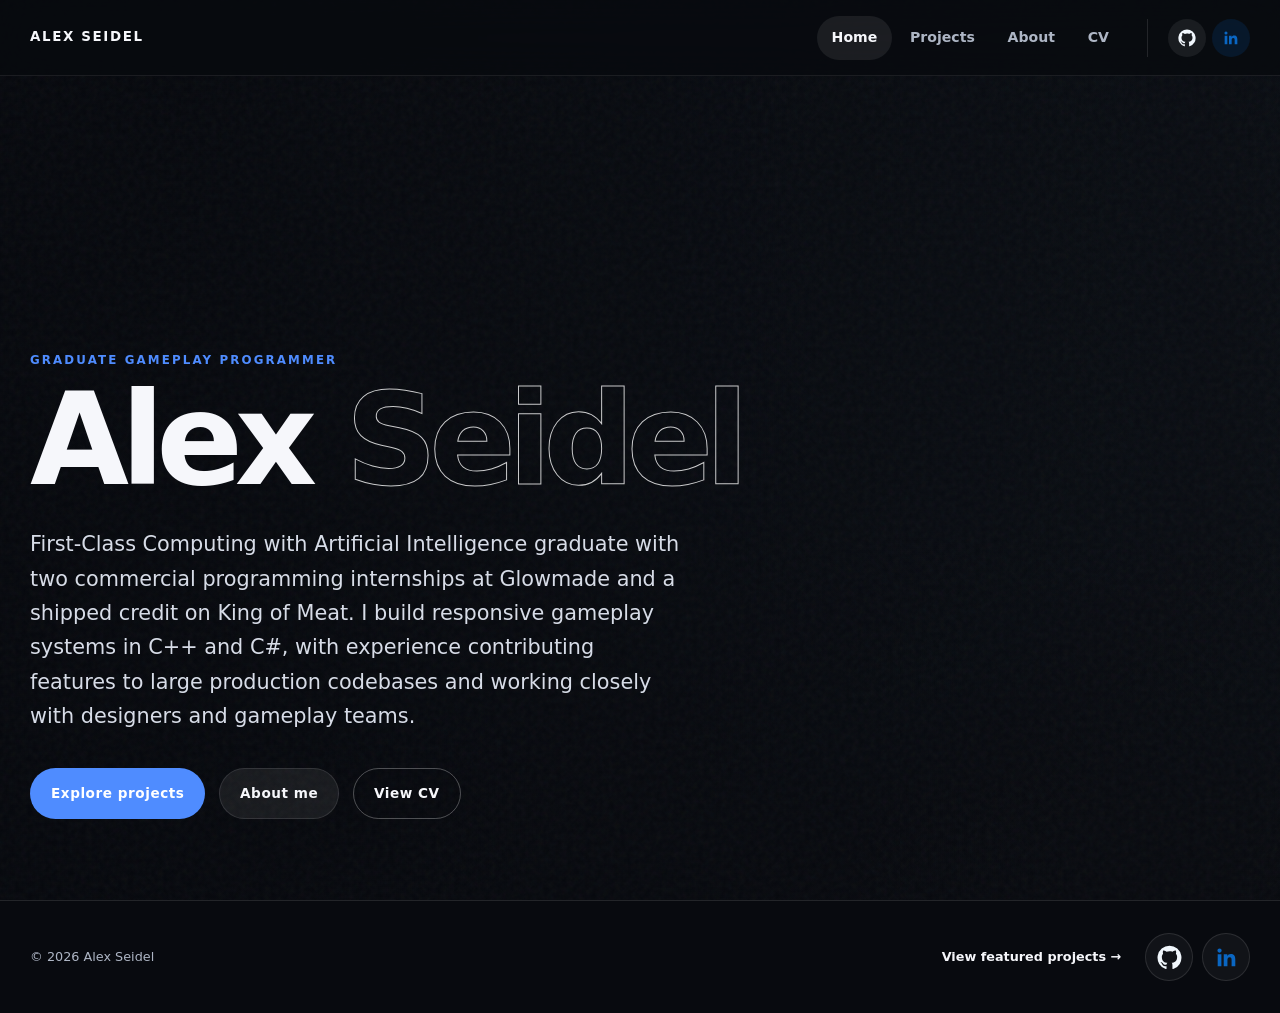
==== index.html @ 894cf25e "Add files via upload" ====
<!doctype html>
<html lang="en">
<head>
  <meta charset="utf-8">
  <meta name="viewport" content="width=device-width, initial-scale=1">
  <meta name="description" content="Game developer portfolio featuring professional games, personal games, and technical projects.">
  <title>Alex Seidel — Graduate Gameplay Programmer</title>
  <link rel="stylesheet" href="assets/css/styles.css">
</head>
<body>
  <a class="skip-link" href="#main">Skip to content</a>
  <header class="site-header">
    <div class="site-header__inner">
      <a class="brand" href="index.html" aria-label="Portfolio home">Alex Seidel</a>
      <button class="menu-button" type="button" aria-label="Toggle navigation" aria-expanded="false" data-menu-button><span></span></button>
      <nav class="site-nav" aria-label="Primary navigation" data-nav>
        <a href="index.html" aria-current="page">Home</a>
        <a href="projects.html">Projects</a>
        <a href="about.html">About</a>
        <a href="cv.html">CV</a>
        <div class="site-nav__socials" aria-label="Social links">
          <a class="social-link" data-social-link="github" href="https://github.com/your-username" target="_blank" rel="noreferrer noopener" aria-label="Alex Seidel on GitHub" title="GitHub">
            <svg viewBox="0 0 24 24" aria-hidden="true" focusable="false"><path fill="currentColor" d="M12 .7a11.5 11.5 0 0 0-3.64 22.41c.58.11.79-.25.79-.56v-2.23c-3.23.7-3.91-1.37-3.91-1.37-.53-1.34-1.29-1.7-1.29-1.7-1.05-.72.08-.71.08-.71 1.17.08 1.78 1.2 1.78 1.2 1.04 1.78 2.72 1.27 3.39.97.1-.75.41-1.27.74-1.56-2.58-.29-5.29-1.29-5.29-5.69 0-1.26.45-2.28 1.19-3.09-.12-.29-.52-1.47.11-3.05 0 0 .97-.31 3.16 1.18A10.9 10.9 0 0 1 12 6.11c.98 0 1.96.13 2.87.39 2.19-1.49 3.16-1.18 3.16-1.18.63 1.58.23 2.76.11 3.05.74.81 1.19 1.83 1.19 3.09 0 4.42-2.72 5.39-5.31 5.68.42.36.79 1.08.79 2.18v3.23c0 .31.21.67.8.56A11.5 11.5 0 0 0 12 .7Z"/></svg>
          </a>
          <a class="social-link" data-social-link="linkedin" href="https://www.linkedin.com/in/your-profile/" target="_blank" rel="noreferrer noopener" aria-label="Alex Seidel on LinkedIn" title="LinkedIn">
            <svg viewBox="0 0 24 24" aria-hidden="true" focusable="false"><path fill="currentColor" d="M20.45 20.45h-3.56v-5.57c0-1.33-.02-3.04-1.85-3.04-1.86 0-2.14 1.45-2.14 2.94v5.67H9.34V8.98h3.42v1.57h.05c.47-.9 1.64-1.85 3.37-1.85 3.6 0 4.27 2.37 4.27 5.46v6.29ZM5.32 7.41a2.06 2.06 0 1 1 0-4.12 2.06 2.06 0 0 1 0 4.12Zm1.78 13.04H3.54V8.98H7.1v11.47Z"/></svg>
          </a>
        </div>
      </nav>
    </div>
  </header>

  <main id="main">
    <section class="hero" data-parallax>
      <div class="hero__noise"></div>
      <div class="hero__content" data-reveal>
        <p class="eyebrow">Graduate Gameplay programmer</p>
        <h1>Alex <span>Seidel</span></h1>
        <p class="hero__lede">First-Class Computing with Artificial Intelligence graduate with two commercial programming internships at Glowmade and a shipped credit on King of Meat. I build responsive gameplay systems in C++ and C#, with experience contributing features to large production codebases and working closely with designers and gameplay teams.</p>
        <div class="button-row">
          <a class="button button--primary" href="projects.html">Explore projects</a>
          <a class="button button--secondary" href="about.html">About me</a>
          <a class="button button--ghost" href="cv.html">View CV</a>
        </div>
      </div>
    </section>
  </main>

  <footer class="site-footer">
    <div class="site-footer__inner">
      <span>© <span data-current-year></span> Alex Seidel</span>
      <div class="site-footer__end">
        <a class="footer-project-link" href="projects.html">View featured projects →</a>
        <div class="social-links" aria-label="Social links">
          <a class="social-link" data-social-link="github" href="https://github.com/your-username" target="_blank" rel="noreferrer noopener" aria-label="Alex Seidel on GitHub" title="GitHub">
            <svg viewBox="0 0 24 24" aria-hidden="true" focusable="false"><path fill="currentColor" d="M12 .7a11.5 11.5 0 0 0-3.64 22.41c.58.11.79-.25.79-.56v-2.23c-3.23.7-3.91-1.37-3.91-1.37-.53-1.34-1.29-1.7-1.29-1.7-1.05-.72.08-.71.08-.71 1.17.08 1.78 1.2 1.78 1.2 1.04 1.78 2.72 1.27 3.39.97.1-.75.41-1.27.74-1.56-2.58-.29-5.29-1.29-5.29-5.69 0-1.26.45-2.28 1.19-3.09-.12-.29-.52-1.47.11-3.05 0 0 .97-.31 3.16 1.18A10.9 10.9 0 0 1 12 6.11c.98 0 1.96.13 2.87.39 2.19-1.49 3.16-1.18 3.16-1.18.63 1.58.23 2.76.11 3.05.74.81 1.19 1.83 1.19 3.09 0 4.42-2.72 5.39-5.31 5.68.42.36.79 1.08.79 2.18v3.23c0 .31.21.67.8.56A11.5 11.5 0 0 0 12 .7Z"/></svg>
          </a>
          <a class="social-link" data-social-link="linkedin" href="https://www.linkedin.com/in/your-profile/" target="_blank" rel="noreferrer noopener" aria-label="Alex Seidel on LinkedIn" title="LinkedIn">
            <svg viewBox="0 0 24 24" aria-hidden="true" focusable="false"><path fill="currentColor" d="M20.45 20.45h-3.56v-5.57c0-1.33-.02-3.04-1.85-3.04-1.86 0-2.14 1.45-2.14 2.94v5.67H9.34V8.98h3.42v1.57h.05c.47-.9 1.64-1.85 3.37-1.85 3.6 0 4.27 2.37 4.27 5.46v6.29ZM5.32 7.41a2.06 2.06 0 1 1 0-4.12 2.06 2.06 0 0 1 0 4.12Zm1.78 13.04H3.54V8.98H7.1v11.47Z"/></svg>
          </a>
        </div>
      </div>
    </div>
  </footer>
  <script src="assets/js/main.js"></script>
</body>
</html>
---- assets/css/styles.css ----
:root {
  color-scheme: dark;
  --bg: #080a0f;
  --bg-raised: #0f131b;
  --bg-soft: #151b25;
  --text: #f6f7fb;
  --muted: #aeb6c5;
  --line: rgba(255,255,255,.11);
  --accent: #4f8cff;
  --accent-2: #8c7cff;
  --accent-3: #ffb86b;
  --shadow: 0 24px 70px rgba(0,0,0,.42);
  --max: 1220px;
  --radius: 24px;
  --header-height: 76px;
  --parallax-y: 0px;
}

* { box-sizing: border-box; }
html { scroll-behavior: smooth; }
body {
  margin: 0;
  min-width: 320px;
  background:
    radial-gradient(circle at 15% 0%, rgba(140,124,255,.10), transparent 34rem),
    var(--bg);
  color: var(--text);
  font-family: Inter, ui-sans-serif, system-ui, -apple-system, BlinkMacSystemFont, "Segoe UI", sans-serif;
  line-height: 1.65;
  -webkit-font-smoothing: antialiased;
}

body::selection { background: var(--accent); color: #ffffff; }
a { color: inherit; }
img { max-width: 100%; display: block; }
button, a { -webkit-tap-highlight-color: transparent; }

.skip-link {
  position: fixed;
  top: 10px;
  left: 10px;
  z-index: 1000;
  transform: translateY(-160%);
  background: var(--text);
  color: var(--bg);
  padding: .65rem 1rem;
  border-radius: 999px;
}
.skip-link:focus { transform: translateY(0); }

.site-header {
  position: fixed;
  inset: 0 0 auto;
  z-index: 100;
  height: var(--header-height);
  display: flex;
  align-items: center;
  border-bottom: 1px solid rgba(255,255,255,.08);
  background: rgba(8,10,15,.72);
  backdrop-filter: blur(18px);
}

.site-header__inner {
  width: min(calc(100% - 40px), var(--max));
  margin-inline: auto;
  display: flex;
  align-items: center;
  justify-content: space-between;
  gap: 1.5rem;
}

.brand {
  display: inline-flex;
  align-items: center;
  gap: .8rem;
  font-size: .84rem;
  font-weight: 800;
  letter-spacing: .12em;
  text-transform: uppercase;
  text-decoration: none;
}


.site-nav { display: flex; align-items: center; gap: .25rem; }
.site-nav a {
  padding: .65rem .9rem;
  color: var(--muted);
  font-size: .88rem;
  font-weight: 700;
  text-decoration: none;
  border-radius: 999px;
  transition: color .2s ease, background .2s ease;
}
.site-nav a:hover,
.site-nav a[aria-current="page"] { color: var(--text); background: rgba(255,255,255,.08); }


.site-nav__socials,
.social-links {
  display: flex;
  align-items: center;
  gap: .35rem;
}
.site-nav__socials {
  margin-left: 1.25rem;
  padding-left: 1.25rem;
  border-left: 1px solid var(--line);
}
.social-link,
.site-nav .social-link {
  width: 38px;
  height: 38px;
  padding: 0;
  display: grid;
  place-items: center;
  flex: 0 0 auto;
  color: var(--muted);
  border: 1px solid transparent;
  border-radius: 50%;
  background: transparent;
  transition: color .2s ease, background .2s ease, border-color .2s ease, transform .2s ease;
}
.social-link svg { width: 18px; height: 18px; }
.social-link[data-social-link="github"] { color: #f0f6fc; }
.social-link[data-social-link="linkedin"] { color: #0a66c2; }
.site-nav .social-link[data-social-link="github"] { background: rgba(240,246,252,.07); }
.site-nav .social-link[data-social-link="linkedin"] { background: rgba(10,102,194,.15); }
.site-nav .social-link[data-social-link="github"]:hover { background: rgba(240,246,252,.14); }
.site-nav .social-link[data-social-link="linkedin"]:hover { background: rgba(10,102,194,.28); }
.social-link:hover,
.site-nav .social-link:hover {
  color: var(--text);
  border-color: var(--line);
  background: rgba(255,255,255,.08);
  transform: translateY(-2px);
}
.social-link:focus-visible {
  outline: 2px solid var(--accent);
  outline-offset: 3px;
}

.menu-button {
  display: none;
  width: 44px;
  aspect-ratio: 1;
  border: 1px solid var(--line);
  border-radius: 12px;
  color: var(--text);
  background: var(--bg-raised);
}
.menu-button span,
.menu-button::before,
.menu-button::after {
  content: "";
  display: block;
  width: 18px;
  height: 2px;
  margin: 4px auto;
  background: currentColor;
  transition: transform .2s ease, opacity .2s ease;
}
.menu-button[aria-expanded="true"] span { opacity: 0; }
.menu-button[aria-expanded="true"]::before { transform: translateY(6px) rotate(45deg); }
.menu-button[aria-expanded="true"]::after { transform: translateY(-6px) rotate(-45deg); }

main { overflow: hidden; }

.hero {
  position: relative;
  min-height: 100svh;
  display: grid;
  align-items: end;
  isolation: isolate;
  background: #0a0e14;
}

.hero::before {
  content: "";
  position: absolute;
  inset: -90px 0 -90px;
  z-index: -3;
  background-image: url('https://images.ctfassets.net/z4mnmfs6j6sv/5gfRbwmhhKftKniTqW216l/c3e1dd0a56fa8452276734190f2e6cc0/KOM_SGF_2025_Screens_Combat_B_1080_CT-000018970.jpg');
  background-position: 72% calc(50% + var(--parallax-y));
  background-size: cover;
  background-repeat: no-repeat;
  filter: saturate(1);
}
.hero::after {
  content: "";
  position: absolute;
  inset: 0;
  z-index: -2;
  background:
    linear-gradient(90deg, rgba(5,7,12,.94) 0%, rgba(5,7,12,.64) 48%, rgba(5,7,12,.22) 100%),
    linear-gradient(0deg, var(--bg) 0%, transparent 42%),
    radial-gradient(circle at 72% 35%, transparent 0, rgba(8,10,15,.25) 50%, rgba(8,10,15,.8) 100%);
}

.hero__noise {
  position: absolute;
  inset: 0;
  z-index: -1;
  opacity: .18;
  pointer-events: none;
  background-image: url("data:image/svg+xml,%3Csvg viewBox='0 0 160 160' xmlns='http://www.w3.org/2000/svg'%3E%3Cfilter id='n'%3E%3CfeTurbulence type='fractalNoise' baseFrequency='.95' numOctaves='4' stitchTiles='stitch'/%3E%3C/filter%3E%3Crect width='100%25' height='100%25' filter='url(%23n)' opacity='.25'/%3E%3C/svg%3E");
}

.hero__content {
  width: min(calc(100% - 40px), var(--max));
  margin: 0 auto;
  padding: calc(var(--header-height) + 5rem) 0 9vh;
}

.eyebrow,
.section-kicker {
  margin: 0 0 .9rem;
  color: var(--accent);
  font-size: .74rem;
  font-weight: 900;
  letter-spacing: .18em;
  text-transform: uppercase;
}

.hero h1,
.page-hero h1,
.project-detail h1 {
  margin: 0;
  max-width: 900px;
  font-size: clamp(3.6rem, 10vw, 8.9rem);
  line-height: .86;
  letter-spacing: -.065em;
  text-wrap: balance;
}

.hero h1 span {
  color: transparent;
  -webkit-text-stroke: 1px rgba(255,255,255,.78);
}

.hero__lede {
  max-width: 650px;
  margin: 2rem 0 0;
  color: #d7dce7;
  font-size: clamp(1.05rem, 1.8vw, 1.3rem);
}

.button-row { display: flex; flex-wrap: wrap; gap: .85rem; margin-top: 2.2rem; }
.button {
  display: inline-flex;
  align-items: center;
  justify-content: center;
  min-height: 50px;
  padding: .82rem 1.25rem;
  border: 1px solid transparent;
  border-radius: 999px;
  font-size: .85rem;
  font-weight: 850;
  letter-spacing: .04em;
  text-decoration: none;
  transition: transform .2s ease, border-color .2s ease, background .2s ease;
}
.button:hover { transform: translateY(-2px); }
.button--primary { background: var(--accent); color: #ffffff; }
.button--primary:hover { background: #70a4ff; }
.button--secondary { background: rgba(255,255,255,.07); border-color: var(--line); color: var(--text); }
.button--secondary:hover { border-color: rgba(255,255,255,.32); background: rgba(255,255,255,.12); }
.button--ghost { border-color: rgba(255,255,255,.28); }

.hero__scroll {
  position: absolute;
  right: max(20px, calc((100vw - var(--max)) / 2));
  bottom: 9vh;
  color: var(--muted);
  font-size: .7rem;
  font-weight: 800;
  letter-spacing: .15em;
  text-transform: uppercase;
  writing-mode: vertical-rl;
}
.hero__scroll::after {
  content: "";
  display: inline-block;
  width: 1px;
  height: 60px;
  margin-top: .9rem;
  background: linear-gradient(var(--accent), transparent);
}

.intro-strip {
  width: min(calc(100% - 40px), var(--max));
  margin: 0 auto;
  padding: 7rem 0;
  display: grid;
  grid-template-columns: minmax(0, .8fr) minmax(0, 1.2fr);
  gap: clamp(2rem, 8vw, 8rem);
  border-bottom: 1px solid var(--line);
}
.intro-strip h2,
.section-heading h2,
.detail-grid h2,
.project-cta h2,
.about-copy h2 {
  margin: 0;
  font-size: clamp(2rem, 4.5vw, 4.4rem);
  line-height: 1.02;
  letter-spacing: -.045em;
  text-wrap: balance;
}
.intro-strip p:last-child { margin: 0; color: var(--muted); font-size: 1.08rem; }

.projects-page--themed {
  background-color: #080a0f;
  background-image:
    linear-gradient(rgba(8,10,15,.88), rgba(8,10,15,.88)),
    url("https://images.ctfassets.net/5lpapfxq15sk/2YlFc3fLD7WxkIKqhWdfcm/f9be84fcb40bd7795d654e33412e2970/KOM_SGF_2025_Screens_Combat_E_1080_CT-000018970.jpg");
  background-position: center, center center;
  background-size: auto, cover;
  background-repeat: repeat, no-repeat;
  background-attachment: scroll, fixed;
}
.projects-page--themed .page-hero,
.projects-page--themed .section-heading {
  position: relative;
  text-shadow: 0 2px 20px rgba(0,0,0,.72);
}

.page-hero {
  width: min(calc(100% - 40px), var(--max));
  margin: 0 auto;
  padding: calc(var(--header-height) + 7rem) 0 6rem;
  border-bottom: 1px solid var(--line);
}
.page-hero h1 { font-size: clamp(3.4rem, 8vw, 7.5rem); }
.page-hero > h1 + p { margin: 1.75rem 0 0; max-width: 650px; color: var(--muted); font-size: 1.12rem; }

.project-category {
  width: min(calc(100% - 40px), var(--max));
  margin: 0 auto;
  padding: 6.5rem 0 0;
}
.project-category:last-of-type { padding-bottom: 7rem; }
.section-heading {
  display: grid;
  grid-template-columns: minmax(0, 1fr) minmax(280px, .65fr);
  gap: 3rem;
  align-items: end;
  margin-bottom: 2.7rem;
}
.section-heading p:last-child { margin: 0; color: var(--muted); }
.project-list { display: grid; gap: 1px; background: var(--line); border: 1px solid var(--line); border-radius: var(--radius); overflow: hidden; }

.project-row {
  min-height: 430px;
  display: grid;
  grid-template-columns: minmax(0, 1.08fr) minmax(0, .92fr);
  background: var(--bg-raised);
}
.project-row--reverse { grid-template-columns: minmax(0, .92fr) minmax(0, 1.08fr); }
.project-row--reverse .project-row__media { order: 2; }
.project-row__media {
  position: relative;
  min-height: 360px;
  overflow: hidden;
  background: var(--bg-soft);
}
.project-row__media::after {
  content: "";
  position: absolute;
  inset: 0;
  background: linear-gradient(135deg, transparent, rgba(0,0,0,.38));
}
.project-row__media img { width: 100%; height: 100%; object-fit: cover; transition: transform .65s cubic-bezier(.2,.8,.2,1), filter .4s ease; }
.project-row__media:hover img { transform: scale(1.045); filter: saturate(1.18); }
.project-row__media-label {
  position: absolute;
  z-index: 2;
  right: 1.4rem;
  bottom: 1.4rem;
  padding: .55rem .85rem;
  border: 1px solid rgba(255,255,255,.22);
  border-radius: 999px;
  background: rgba(8,10,15,.68);
  backdrop-filter: blur(10px);
  font-size: .72rem;
  font-weight: 800;
  letter-spacing: .08em;
  text-transform: uppercase;
}
.project-row__content { display: flex; flex-direction: column; justify-content: center; padding: clamp(2rem, 5vw, 5rem); }
.project-row__content h3 { margin: 0; font-size: clamp(2rem, 4vw, 3.8rem); line-height: 1; letter-spacing: -.045em; }
.project-row__content > p:not(.eyebrow) { margin: 1.4rem 0; color: var(--muted); }
.tag-list { display: flex; flex-wrap: wrap; gap: .5rem; margin-bottom: 2rem; }
.tag-list span { padding: .38rem .65rem; border: 1px solid var(--line); border-radius: 999px; color: #c9cfdb; font-size: .72rem; font-weight: 750; }
.text-link { align-self: flex-start; color: var(--text); font-weight: 850; text-decoration: none; border-bottom: 1px solid var(--accent); }
.text-link:hover { color: var(--accent); }

.about-layout {
  width: min(calc(100% - 40px), var(--max));
  margin: 0 auto;
  padding: calc(var(--header-height) + 7rem) 0 7rem;
  display: grid;
  grid-template-columns: minmax(300px, .82fr) minmax(0, 1.18fr);
  gap: clamp(3rem, 9vw, 9rem);
  align-items: center;
}
.about-portrait { position: relative; }
.about-portrait::before {
  content: "";
  position: absolute;
  inset: 8% -7% -7% 8%;
  z-index: -1;
  border: 1px solid rgba(79,140,255,.38);
  border-radius: var(--radius);
}
.about-portrait img { width: 100%; aspect-ratio: 528 / 676; object-fit: cover; border-radius: var(--radius); box-shadow: var(--shadow); }
.about-copy > p:not(.section-kicker) { color: var(--muted); font-size: 1.06rem; }
.about-facts { display: grid; grid-template-columns: repeat(2, 1fr); gap: 1px; margin: 2.4rem 0; background: var(--line); border: 1px solid var(--line); border-radius: 18px; overflow: hidden; }
.about-facts div { padding: 1.2rem; background: var(--bg-raised); }
.about-facts span { display: block; color: var(--muted); font-size: .72rem; font-weight: 750; letter-spacing: .1em; text-transform: uppercase; }
.about-facts strong { display: block; margin-top: .25rem; font-size: .95rem; }

.project-detail { padding-top: var(--header-height); }
.project-detail--themed {
  background:
    linear-gradient(rgba(8,10,15,var(--project-page-overlay, .84)), rgba(8,10,15,var(--project-page-overlay, .84))),
    var(--project-page-background) var(--project-page-background-position, center top) / var(--project-page-background-size, cover) var(--project-page-background-repeat, no-repeat);
  background-attachment: scroll, var(--project-page-background-attachment, fixed);
}
.project-detail--themed .project-detail__header,
.project-detail--themed .section-shell {
  position: relative;
}
.project-detail--themed .project-detail__intro,
.project-detail--themed .prose,
.project-detail--themed .contribution-list,
.project-detail--themed .project-trailer__heading,
.project-detail--themed .project-cta > div:first-child {
  text-shadow: 0 2px 20px rgba(0,0,0,.7);
}
.project-detail__header { width: min(calc(100% - 40px), var(--max)); margin: 0 auto; padding: 6rem 0; display: grid; grid-template-columns: minmax(0,.85fr) minmax(0,1.15fr); gap: 5rem; align-items: center; }
.project-detail h1 { font-size: clamp(3.4rem, 7vw, 7rem); }
.project-detail__lede { max-width: 600px; color: var(--muted); font-size: 1.15rem; }
.project-detail__hero { width: 100%; aspect-ratio: 1.15; object-fit: cover; border-radius: var(--radius); box-shadow: var(--shadow); }
.project-detail__hero--contain { object-fit: contain; background: rgba(255,255,255,.06); }
.back-link { display: inline-block; margin-bottom: 3.5rem; color: var(--muted); font-weight: 750; text-decoration: none; }
.back-link:hover { color: var(--accent); }
.project-detail__meta { display: grid; gap: 1rem; margin-top: 2.5rem; padding-top: 1.6rem; border-top: 1px solid var(--line); }
.project-detail__meta div { display: grid; grid-template-columns: 120px 1fr; gap: 1rem; }
.project-detail__meta span { color: var(--muted); font-size: .75rem; font-weight: 800; letter-spacing: .1em; text-transform: uppercase; }
.project-detail__meta strong { font-size: .92rem; }
.section-shell { width: min(calc(100% - 40px), var(--max)); margin: 0 auto; padding: 6rem 0; }
.section-shell--bordered { border-top: 1px solid var(--line); border-bottom: 1px solid var(--line); }
.detail-grid { display: grid; grid-template-columns: minmax(0,.72fr) minmax(0,1.28fr); gap: clamp(3rem, 9vw, 9rem); }
.prose { color: var(--muted); font-size: 1.08rem; }
.prose p:first-child { margin-top: 0; color: var(--text); font-size: 1.28rem; }
.contribution-list { margin: 0; padding: 0; list-style: none; counter-reset: contribution; }
.contribution-list li { position: relative; padding: 1.2rem 0 1.2rem 4.3rem; border-bottom: 1px solid var(--line); color: #d7dce7; counter-increment: contribution; }
.contribution-list li::before { content: "0" counter(contribution); position: absolute; left: 0; color: var(--accent); font-size: .78rem; font-weight: 900; letter-spacing: .1em; }
.project-cta { display: flex; align-items: end; justify-content: space-between; gap: 3rem; }

.site-footer { border-top: 1px solid var(--line); }
.site-footer__inner { width: min(calc(100% - 40px), var(--max)); margin: 0 auto; padding: 2rem 0; display: flex; align-items: center; justify-content: space-between; gap: 2rem; color: var(--muted); font-size: .8rem; }
.site-footer a { text-decoration: none; }
.site-footer a:hover { color: var(--text); }
.site-footer__end { display: flex; align-items: center; gap: 1.5rem; }
.footer-project-link { font-weight: 800; color: var(--text); }
.footer-project-link:hover { color: var(--accent); }
.site-footer .social-links { gap: .55rem; }
.site-footer .social-link { width: 48px; height: 48px; border-color: var(--line); background: rgba(255,255,255,.04); }
.site-footer .social-link svg { width: 25px; height: 25px; }
.site-footer .social-link[data-social-link="github"]:hover { background: rgba(240,246,252,.13); }
.site-footer .social-link[data-social-link="linkedin"]:hover { background: rgba(10,102,194,.25); }

[data-reveal] { opacity: 0; transform: translateY(22px); transition: opacity .7s ease, transform .7s cubic-bezier(.2,.8,.2,1); }
[data-reveal].is-visible { opacity: 1; transform: none; }

@media (max-width: 820px) {
  :root { --header-height: 68px; }
  .projects-page--themed { background-attachment: scroll; }
  .project-detail--themed { background-attachment: scroll; }
  .menu-button { display: block; }
  .site-nav {
    position: fixed;
    top: calc(var(--header-height) + 8px);
    left: 20px;
    right: 20px;
    display: grid;
    padding: .65rem;
    border: 1px solid var(--line);
    border-radius: 16px;
    background: rgba(15,19,27,.96);
    box-shadow: var(--shadow);
    transform: translateY(-12px);
    opacity: 0;
    pointer-events: none;
    transition: .2s ease;
  }
  .site-nav.is-open { transform: none; opacity: 1; pointer-events: auto; }
  .site-nav a { padding: .9rem 1rem; }
  .site-nav__socials { margin: .35rem 0 0; padding: .65rem .35rem .15rem; border-top: 1px solid var(--line); border-left: 0; }
  .site-nav .social-link { width: 42px; height: 42px; padding: 0; }
  .hero__scroll { display: none; }
  .hero::after { background: linear-gradient(90deg, rgba(5,7,12,.94), rgba(5,7,12,.52)), linear-gradient(0deg, var(--bg), transparent 50%); }
  .intro-strip,
  .section-heading,
  .about-layout,
  .project-detail__header,
  .detail-grid { grid-template-columns: 1fr; }
  .intro-strip { gap: 2rem; }
  .section-heading { gap: 1rem; }
  .project-row,
  .project-row--reverse { grid-template-columns: 1fr; }
  .project-row--reverse .project-row__media { order: 0; }
  .project-row__content { min-height: 350px; }
  .about-layout { padding-top: calc(var(--header-height) + 4rem); }
  .about-portrait { max-width: 560px; }
  .project-detail__header { gap: 3rem; }
  .project-detail__intro { order: 2; }
  .project-detail__hero { order: 1; }
  .back-link { margin-bottom: 2rem; }
  .project-cta { align-items: flex-start; flex-direction: column; }
}

@media (max-width: 520px) {
  .site-header__inner,
  .hero__content,
  .intro-strip,
  .page-hero,
  .project-category,
  .about-layout,
  .project-detail__header,
  .section-shell,
  .site-footer__inner { width: min(calc(100% - 28px), var(--max)); }
  .brand { font-size: .72rem; }
  .hero__content { padding-bottom: 4.5rem; }
  .hero h1 { font-size: clamp(3.3rem, 18vw, 5rem); }
  .button-row { display: grid; }
  .button { width: 100%; }
  .page-hero { padding-top: calc(var(--header-height) + 4.5rem); }
  .project-category { padding-top: 4.5rem; }
  .project-row__media { min-height: 250px; }
  .project-row__content { min-height: 0; padding: 2rem 1.4rem 2.4rem; }
  .about-facts { grid-template-columns: 1fr; }
  .project-detail__header { padding: 3rem 0 4rem; }
  .project-detail__meta div { grid-template-columns: 1fr; gap: .25rem; }
  .section-shell { padding: 4rem 0; }
  .site-footer__inner { align-items: flex-start; flex-direction: column; gap: .75rem; }
  .site-footer__end { width: 100%; justify-content: space-between; flex-wrap: wrap; }
}

@media (prefers-reduced-motion: reduce) {
  html { scroll-behavior: auto; }
  *, *::before, *::after { animation-duration: .01ms !important; animation-iteration-count: 1 !important; transition-duration: .01ms !important; }
  [data-reveal] { opacity: 1; transform: none; }
}

/* About-page viewport fit and qualifications */
.about-layout {
  min-height: 100svh;
  padding-top: calc(var(--header-height) + 2.25rem);
  padding-bottom: 2.75rem;
  gap: clamp(2.25rem, 6vw, 6rem);
}
.about-portrait {
  justify-self: center;
  width: 100%;
  max-width: 440px;
}
.about-copy > p:not(.section-kicker) { margin-block: .75rem; }
.about-facts { margin: 1.65rem 0; }
.about-facts strong { line-height: 1.45; }

/* Featured-project category shortcuts */
.project-jump-nav {
  display: flex;
  flex-wrap: wrap;
  gap: .75rem;
  margin-top: 2rem;
}
.project-jump-nav .button { min-height: 46px; }
.project-category { scroll-margin-top: calc(var(--header-height) + 1.5rem); }
.project-row__button { align-self: flex-start; min-height: 46px; }

@media (max-width: 820px) {
  .about-layout {
    min-height: auto;
    padding-top: calc(var(--header-height) + 2.5rem);
    padding-bottom: 4rem;
  }
  .about-portrait { max-width: 440px; }
}

@media (max-width: 520px) {
  .project-jump-nav { display: grid; }
  .project-jump-nav .button { width: 100%; }
  .about-layout { padding-top: calc(var(--header-height) + 2rem); }
}


/* About-page image gallery */
.about-gallery { padding-top: 5rem; padding-bottom: 6rem; }
.about-gallery__grid {
  display: grid;
  grid-template-columns: minmax(0, 1.25fr) minmax(260px, .75fr);
  grid-template-rows: repeat(2, minmax(230px, 1fr));
  gap: 1rem;
}
.about-gallery__item {
  position: relative;
  min-height: 230px;
  overflow: hidden;
  border: 1px solid var(--line);
  border-radius: var(--radius);
  background: var(--bg-raised);
  color: var(--text);
  text-decoration: none;
}
.about-gallery__item--feature { grid-row: 1 / span 2; min-height: 476px; }
.about-gallery__item::after {
  content: "";
  position: absolute;
  inset: 0;
  background: linear-gradient(0deg, rgba(5,7,12,.9), transparent 56%);
  pointer-events: none;
}
.about-gallery__item img { width: 100%; height: 100%; object-fit: cover; transition: transform .55s cubic-bezier(.2,.8,.2,1), filter .35s ease; }
.about-gallery__item:hover img { transform: scale(1.035); filter: saturate(1.12); }
.about-gallery__caption { position: absolute; z-index: 2; left: 1.4rem; right: 1.4rem; bottom: 1.3rem; }
.about-gallery__caption small { display: block; margin-bottom: .25rem; color: var(--accent); font-size: .68rem; font-weight: 850; letter-spacing: .12em; text-transform: uppercase; }
.about-gallery__caption strong { display: block; font-size: clamp(1.2rem, 2vw, 1.75rem); }

/* CV preview page */
.cv-page { width: min(calc(100% - 40px), var(--max)); margin: 0 auto; padding: calc(var(--header-height) + 3.5rem) 0 6rem; }
.cv-page__header { display: flex; align-items: end; justify-content: space-between; gap: 3rem; margin-bottom: 2.2rem; }
.cv-page__header h1 { margin: 0; font-size: clamp(3rem, 7vw, 6.5rem); line-height: .92; letter-spacing: -.055em; }
.cv-page__header p:last-child { max-width: 580px; margin-bottom: 0; color: var(--muted); font-size: 1.05rem; }
.cv-page__actions { flex: 0 0 auto; justify-content: flex-end; margin-top: 0; }
.cv-viewer { overflow: hidden; min-height: 78vh; border: 1px solid var(--line); border-radius: var(--radius); background: #d8d8d8; box-shadow: var(--shadow); }
.cv-viewer object { display: block; width: 100%; height: 78vh; min-height: 720px; border: 0; }
.cv-viewer__fallback { display: grid; place-items: center; align-content: center; min-height: 70vh; padding: 2rem; color: #111; text-align: center; }
.project-detail__media { min-width: 0; }
.project-image-credit { margin: .7rem .25rem 0; color: var(--muted); font-size: .72rem; text-align: right; }

@media (max-width: 820px) {
  .about-gallery__grid { grid-template-columns: 1fr 1fr; grid-template-rows: minmax(360px, auto) minmax(220px, auto); }
  .about-gallery__item--feature { grid-column: 1 / -1; grid-row: auto; min-height: 360px; }
  .cv-page__header { align-items: flex-start; flex-direction: column; gap: 1.5rem; }
  .cv-page__actions { justify-content: flex-start; }
}

@media (max-width: 520px) {
  .about-gallery { padding-top: 4rem; padding-bottom: 4rem; }
  .about-gallery__grid { grid-template-columns: 1fr; grid-template-rows: none; }
  .about-gallery__item, .about-gallery__item--feature { grid-column: auto; min-height: 260px; }
  .cv-page { width: min(calc(100% - 28px), var(--max)); padding-top: calc(var(--header-height) + 2.5rem); padding-bottom: 4rem; }
  .cv-page__actions { display: grid; width: 100%; }
  .cv-viewer, .cv-viewer object { min-height: 620px; height: 72vh; }
}


/* Project trailer */
.project-trailer {
  display: grid;
  grid-template-columns: minmax(220px, .68fr) minmax(0, 1.32fr);
  gap: clamp(2.5rem, 7vw, 6rem);
  align-items: start;
}
.project-trailer__heading > p:last-child {
  max-width: 34rem;
  color: var(--muted);
}
.project-trailer__media { min-width: 0; }
.video-embed {
  position: relative;
  overflow: hidden;
  width: 100%;
  aspect-ratio: 16 / 9;
  border: 1px solid var(--line);
  border-radius: var(--radius);
  background: #05070c;
  box-shadow: var(--shadow);
}
.video-embed iframe {
  position: absolute;
  inset: 0;
  width: 100%;
  height: 100%;
  border: 0;
}
.project-trailer__link {
  display: inline-block;
  margin-top: .9rem;
  color: var(--muted);
  font-size: .82rem;
  font-weight: 800;
  letter-spacing: .04em;
  text-decoration: none;
}
.project-trailer__link:hover { color: var(--text); }

@media (max-width: 820px) {
  .project-trailer { grid-template-columns: 1fr; gap: 1.75rem; }
}


/* About-page scroll cue */
.about-scroll-indicator {
  position: fixed;
  right: max(20px, calc((100vw - var(--max)) / 2));
  bottom: 1.25rem;
  z-index: 60;
  display: flex;
  align-items: center;
  gap: .55rem;
  padding: .65rem .85rem;
  border: 1px solid var(--line);
  border-radius: 999px;
  background: rgba(8,10,15,.82);
  color: var(--muted);
  backdrop-filter: blur(14px);
  font-size: .7rem;
  font-weight: 850;
  letter-spacing: .11em;
  text-decoration: none;
  text-transform: uppercase;
  box-shadow: 0 12px 35px rgba(0,0,0,.28);
  transition: opacity .25s ease, transform .25s ease, color .2s ease, border-color .2s ease;
}
.about-scroll-indicator svg {
  width: 18px;
  height: 18px;
  color: var(--accent);
  animation: about-scroll-bounce 1.5s ease-in-out infinite;
}
.about-scroll-indicator:hover { color: var(--text); border-color: rgba(79,140,255,.55); }
.about-scroll-indicator.is-hidden { opacity: 0; transform: translateY(12px); pointer-events: none; }
@keyframes about-scroll-bounce {
  0%, 100% { transform: translateY(-2px); }
  50% { transform: translateY(3px); }
}

/* Project detail image gallery */
.project-gallery__heading { margin-bottom: 2.2rem; }
.project-gallery__grid {
  display: grid;
  grid-template-columns: minmax(0, 1.2fr) minmax(280px, .8fr);
  grid-template-rows: repeat(2, minmax(250px, 1fr));
  gap: 1rem;
}
.project-gallery__item {
  position: relative;
  min-height: 250px;
  margin: 0;
  overflow: hidden;
  border: 1px solid var(--line);
  border-radius: var(--radius);
  background: var(--bg-raised);
}
.project-gallery__item--feature { grid-row: 1 / span 2; min-height: 516px; }
.project-gallery__item a { display: block; width: 100%; height: 100%; }
.project-gallery__item a::after {
  content: "";
  position: absolute;
  inset: 0;
  background: linear-gradient(0deg, rgba(5,7,12,.78), transparent 48%);
  pointer-events: none;
}
.project-gallery__item img {
  width: 100%;
  height: 100%;
  object-fit: cover;
  transition: transform .55s cubic-bezier(.2,.8,.2,1), filter .35s ease;
}
.project-gallery__item:hover img { transform: scale(1.035); filter: saturate(1.1); }
.project-gallery__item figcaption {
  position: absolute;
  z-index: 2;
  left: 1.25rem;
  right: 1.25rem;
  bottom: 1.05rem;
  color: var(--text);
  font-size: .88rem;
  font-weight: 850;
  letter-spacing: .025em;
  pointer-events: none;
}
.project-gallery__credit {
  margin: .9rem .2rem 0;
  color: var(--muted);
  font-size: .72rem;
  text-align: right;
}
.project-gallery__credit a { color: inherit; text-decoration: none; }
.project-gallery__credit a:hover { color: var(--text); }

@media (max-width: 820px) {
  .about-scroll-indicator { right: 20px; }
  .project-gallery__grid {
    grid-template-columns: 1fr 1fr;
    grid-template-rows: minmax(350px, auto) minmax(220px, auto);
  }
  .project-gallery__item--feature { grid-column: 1 / -1; grid-row: auto; min-height: 350px; }
}

@media (max-width: 520px) {
  .about-scroll-indicator {
    right: 14px;
    bottom: 14px;
  }
  .about-scroll-indicator span { display: none; }
  .about-scroll-indicator { width: 46px; height: 46px; justify-content: center; padding: 0; }
  .project-gallery__grid { grid-template-columns: 1fr; grid-template-rows: none; }
  .project-gallery__item,
  .project-gallery__item--feature { grid-column: auto; min-height: 260px; }
  .project-gallery__credit { text-align: left; }
}

@media (prefers-reduced-motion: reduce) {
  .about-scroll-indicator svg { animation: none; }
}


/* Illustrated project-detail sections */
.detail-grid--illustrated > div:first-child {
  display: flex;
  min-width: 0;
  flex-direction: column;
}
.detail-section-visual {
  position: relative;
  min-height: 230px;
  margin: 2rem 0 0;
  overflow: hidden;
  border: 1px solid var(--line);
  border-radius: calc(var(--radius) - 6px);
  background: var(--bg-raised);
  box-shadow: 0 18px 48px rgba(0,0,0,.26);
}
.detail-section-visual::after {
  content: "";
  position: absolute;
  inset: 0;
  background:
    linear-gradient(145deg, rgba(79,140,255,.16), transparent 42%),
    linear-gradient(0deg, rgba(5,7,12,.62), transparent 54%);
  pointer-events: none;
}
.detail-section-visual img {
  width: 100%;
  height: 100%;
  min-height: 230px;
  object-fit: cover;
  transition: transform .55s cubic-bezier(.2,.8,.2,1), filter .35s ease;
}
.detail-section-visual:hover img {
  transform: scale(1.035);
  filter: saturate(1.1);
}
.detail-section-visual figcaption {
  position: absolute;
  z-index: 2;
  left: 1rem;
  right: 1rem;
  bottom: .85rem;
  color: rgba(255,255,255,.9);
  font-size: .72rem;
  font-weight: 800;
  letter-spacing: .05em;
  text-transform: uppercase;
}
.project-gallery__heading {
  display: block;
}

@media (max-width: 820px) {
  .detail-section-visual {
    max-width: 620px;
    min-height: 300px;
  }
  .detail-section-visual img { min-height: 300px; }
}

@media (max-width: 520px) {
  .detail-section-visual,
  .detail-section-visual img { min-height: 230px; }
}
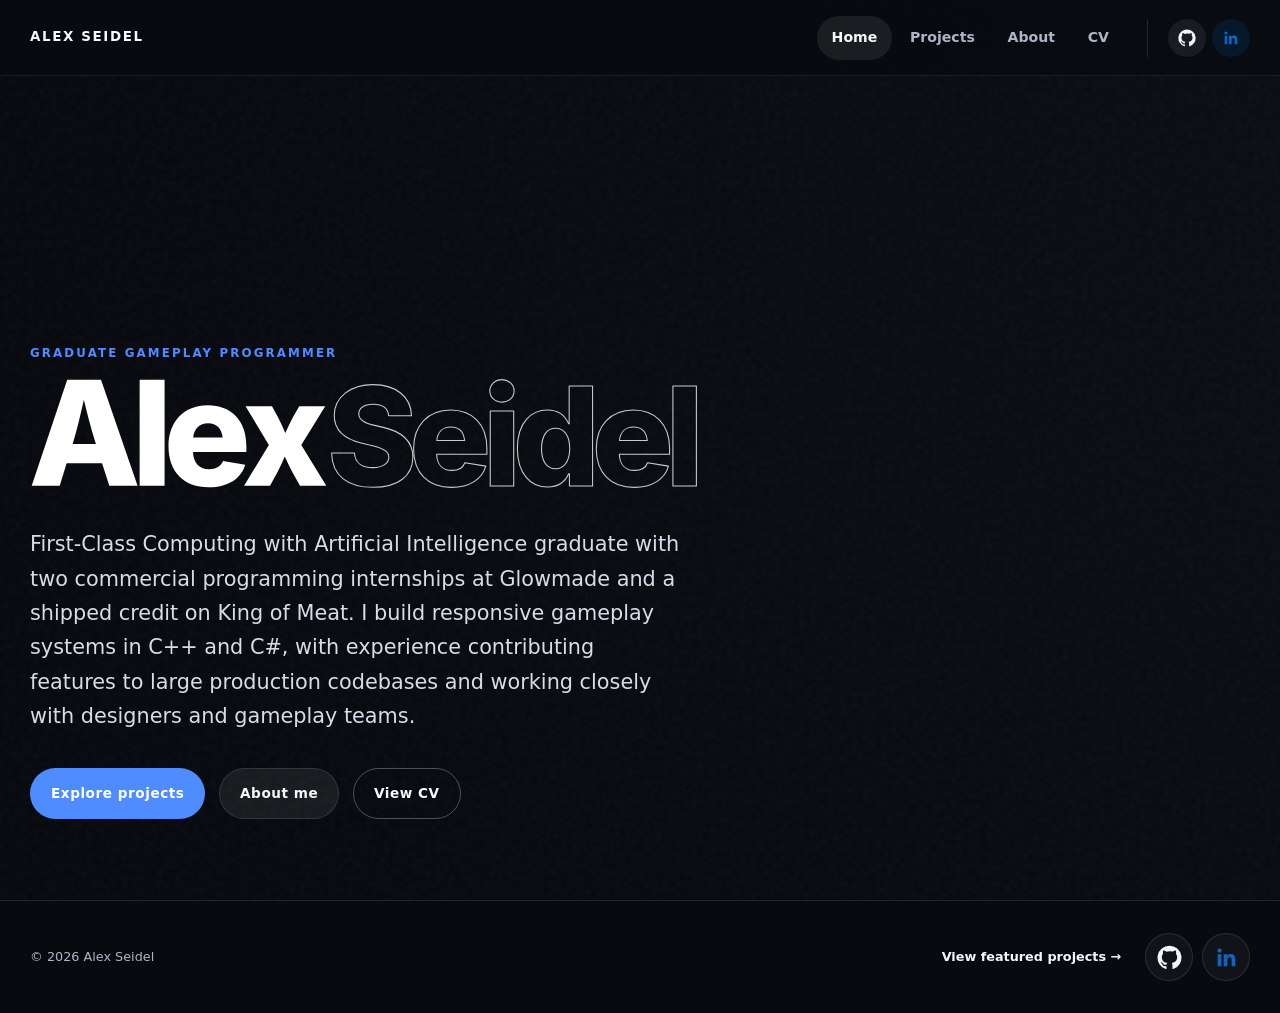
==== commit 920a8734: "Fixed bug where 'e's in seidel on index.html would appear distorted Swap the stroked text heading fo" ====
--- a/index.html
+++ b/index.html
@@ -35,7 +35,7 @@
       <div class="hero__noise"></div>
       <div class="hero__content" data-reveal>
         <p class="eyebrow">Graduate Gameplay programmer</p>
-        <h1>Alex <span>Seidel</span></h1>
+        <h1 class="hero__name" aria-label="Alex Seidel"><img class="hero__name-word hero__name-word--solid" src="assets/images/alex-solid.svg" alt="" aria-hidden="true"><img class="hero__name-word hero__name-word--outline" src="assets/images/seidel-outline.svg" alt="" aria-hidden="true"></h1>
         <p class="hero__lede">First-Class Computing with Artificial Intelligence graduate with two commercial programming internships at Glowmade and a shipped credit on King of Meat. I build responsive gameplay systems in C++ and C#, with experience contributing features to large production codebases and working closely with designers and gameplay teams.</p>
         <div class="button-row">
           <a class="button button--primary" href="projects.html">Explore projects</a>
--- a/assets/css/styles.css
+++ b/assets/css/styles.css
@@ -232,9 +232,19 @@
   text-wrap: balance;
 }
 
-.hero h1 span {
-  color: transparent;
-  -webkit-text-stroke: 1px rgba(255,255,255,.78);
+.hero__name {
+  white-space: nowrap;
+}
+
+.hero__name-word {
+  display: inline-block;
+  width: auto;
+  height: .87em;
+  vertical-align: -.04em;
+}
+
+.hero__name-word--outline {
+  margin-left: .015em;
 }
 
 .hero__lede {
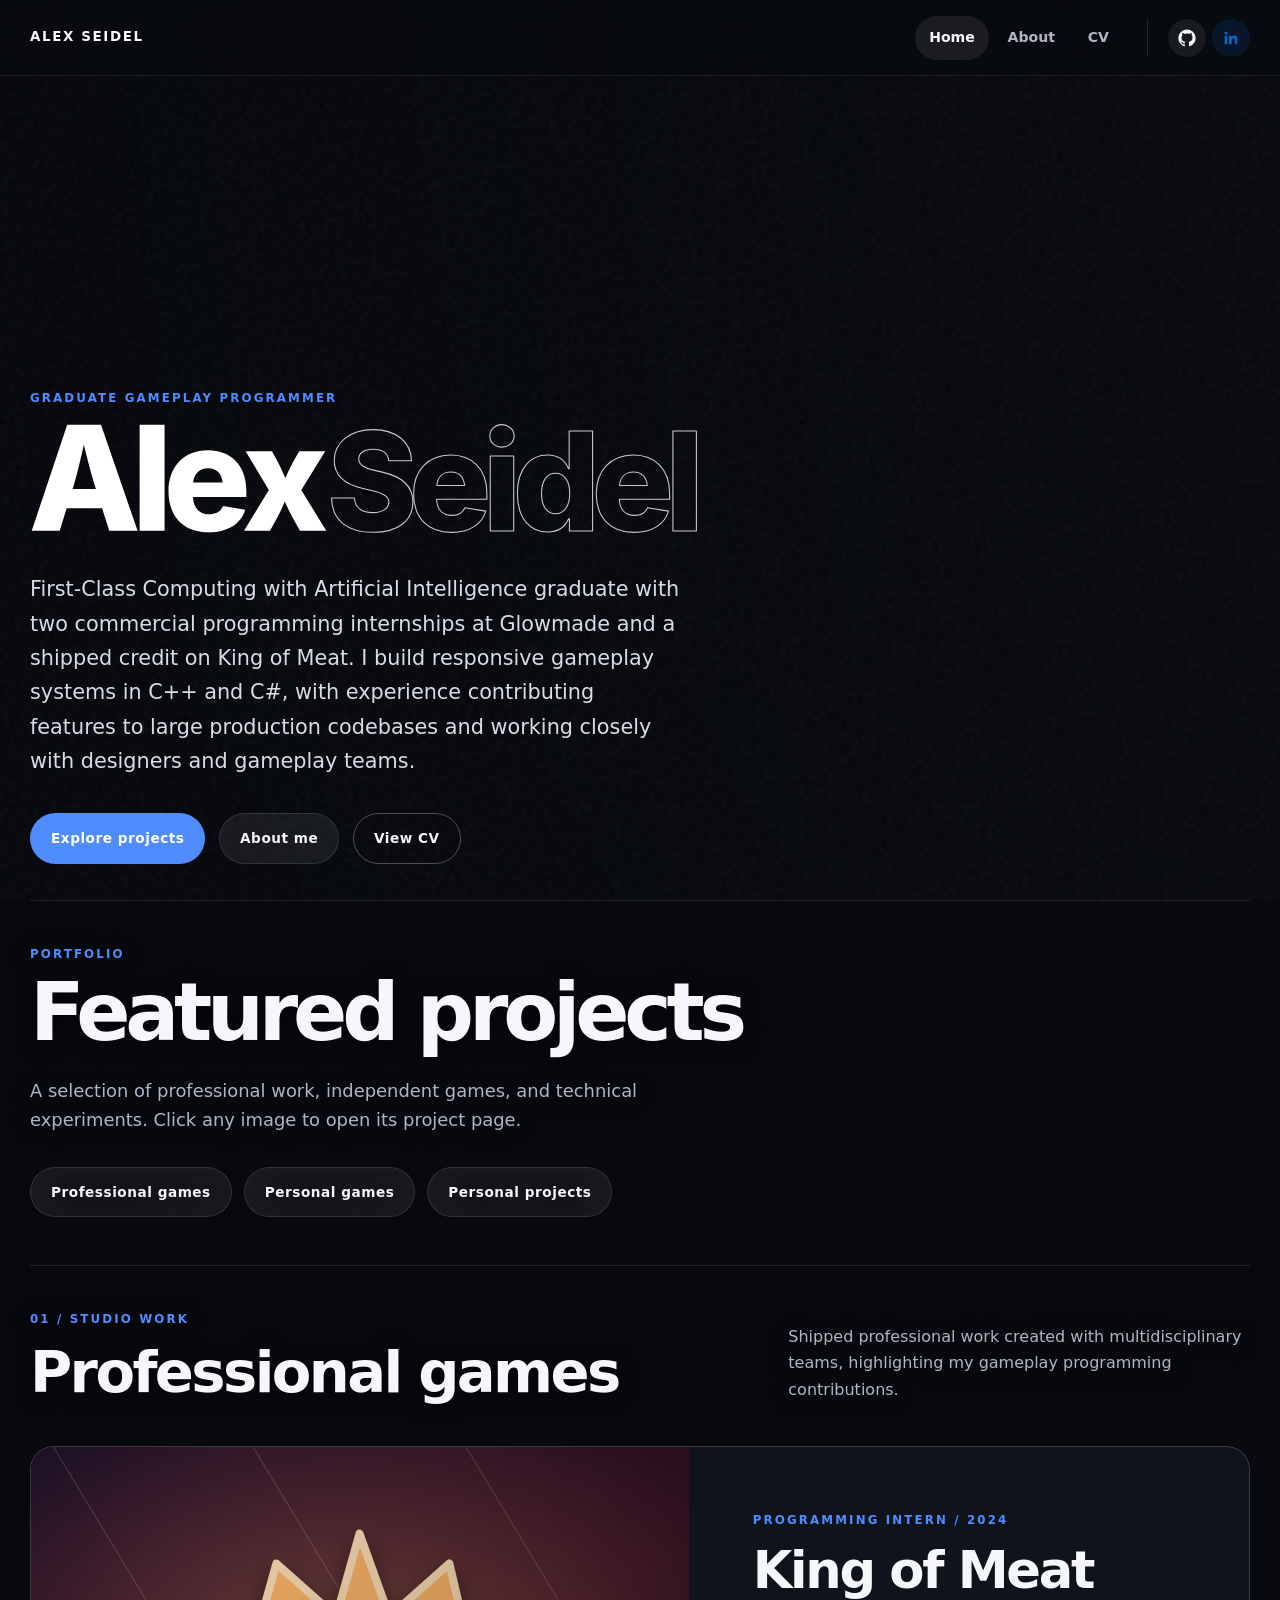
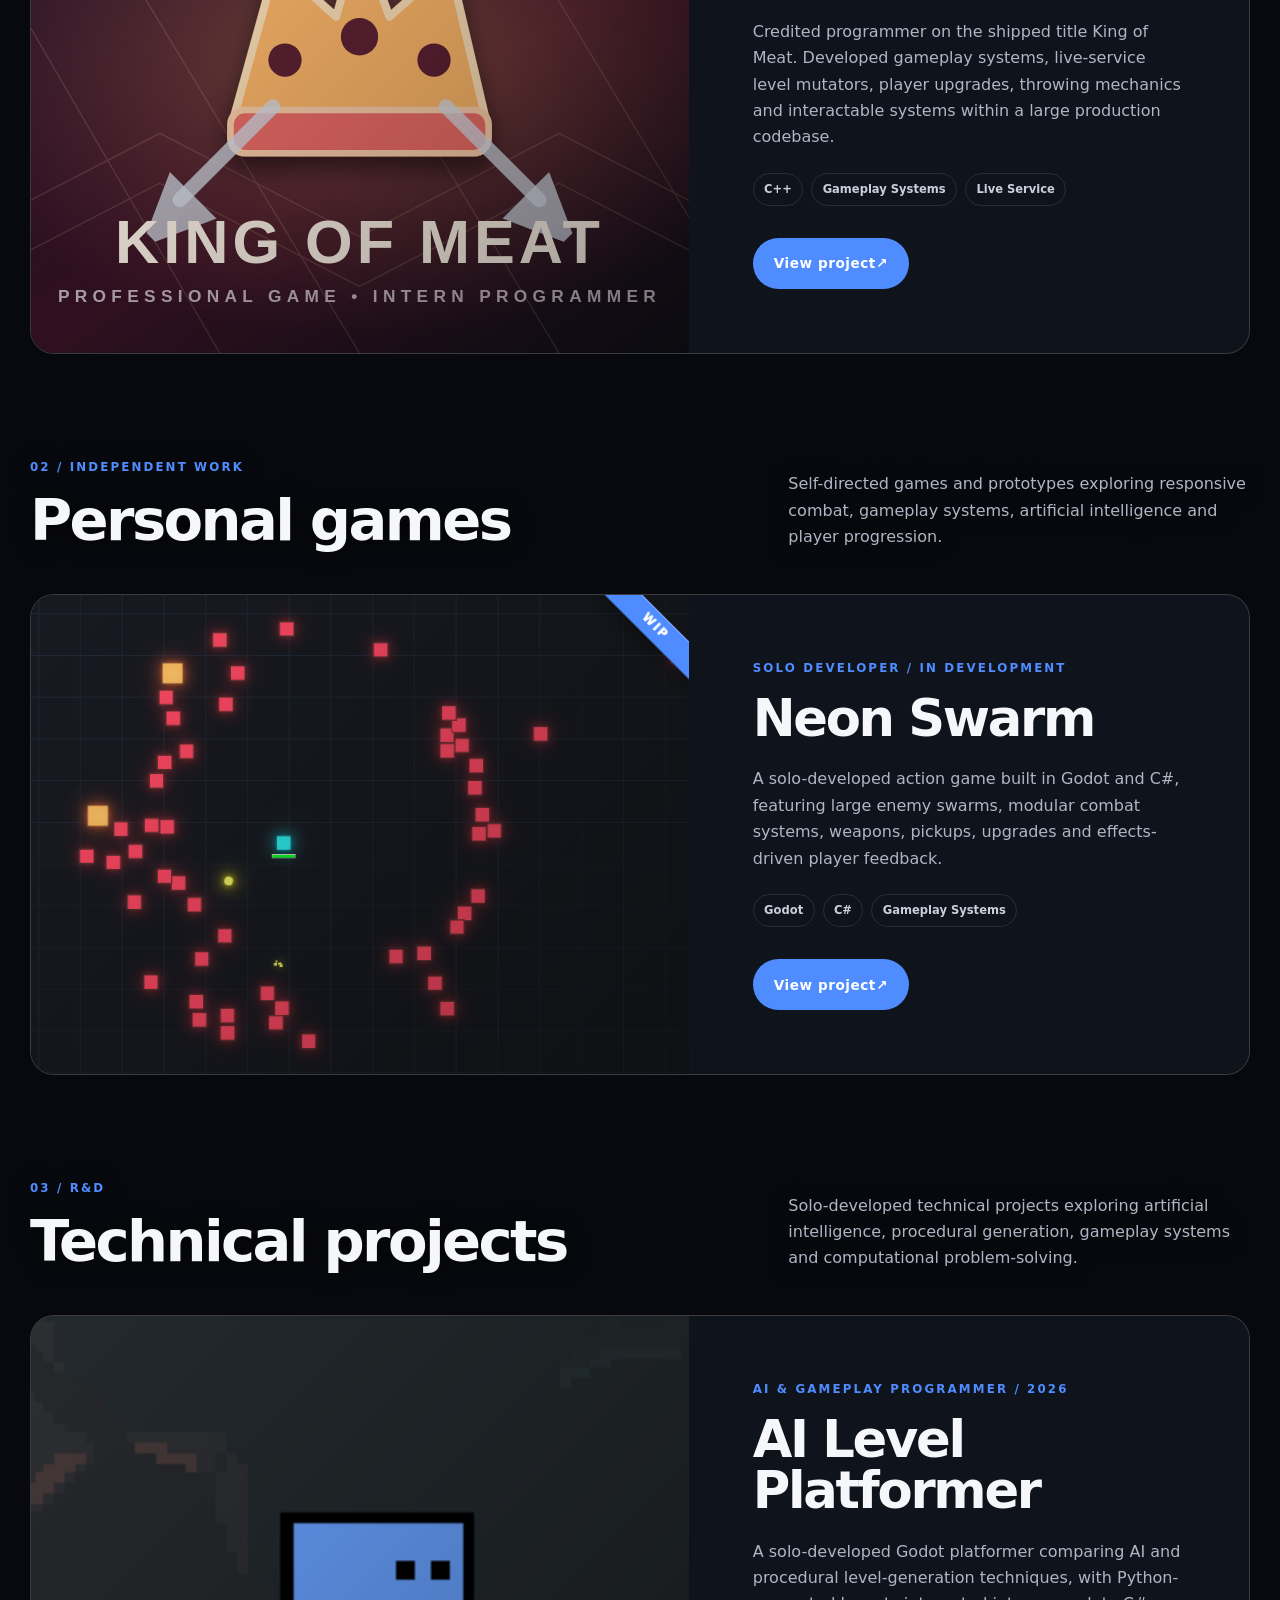
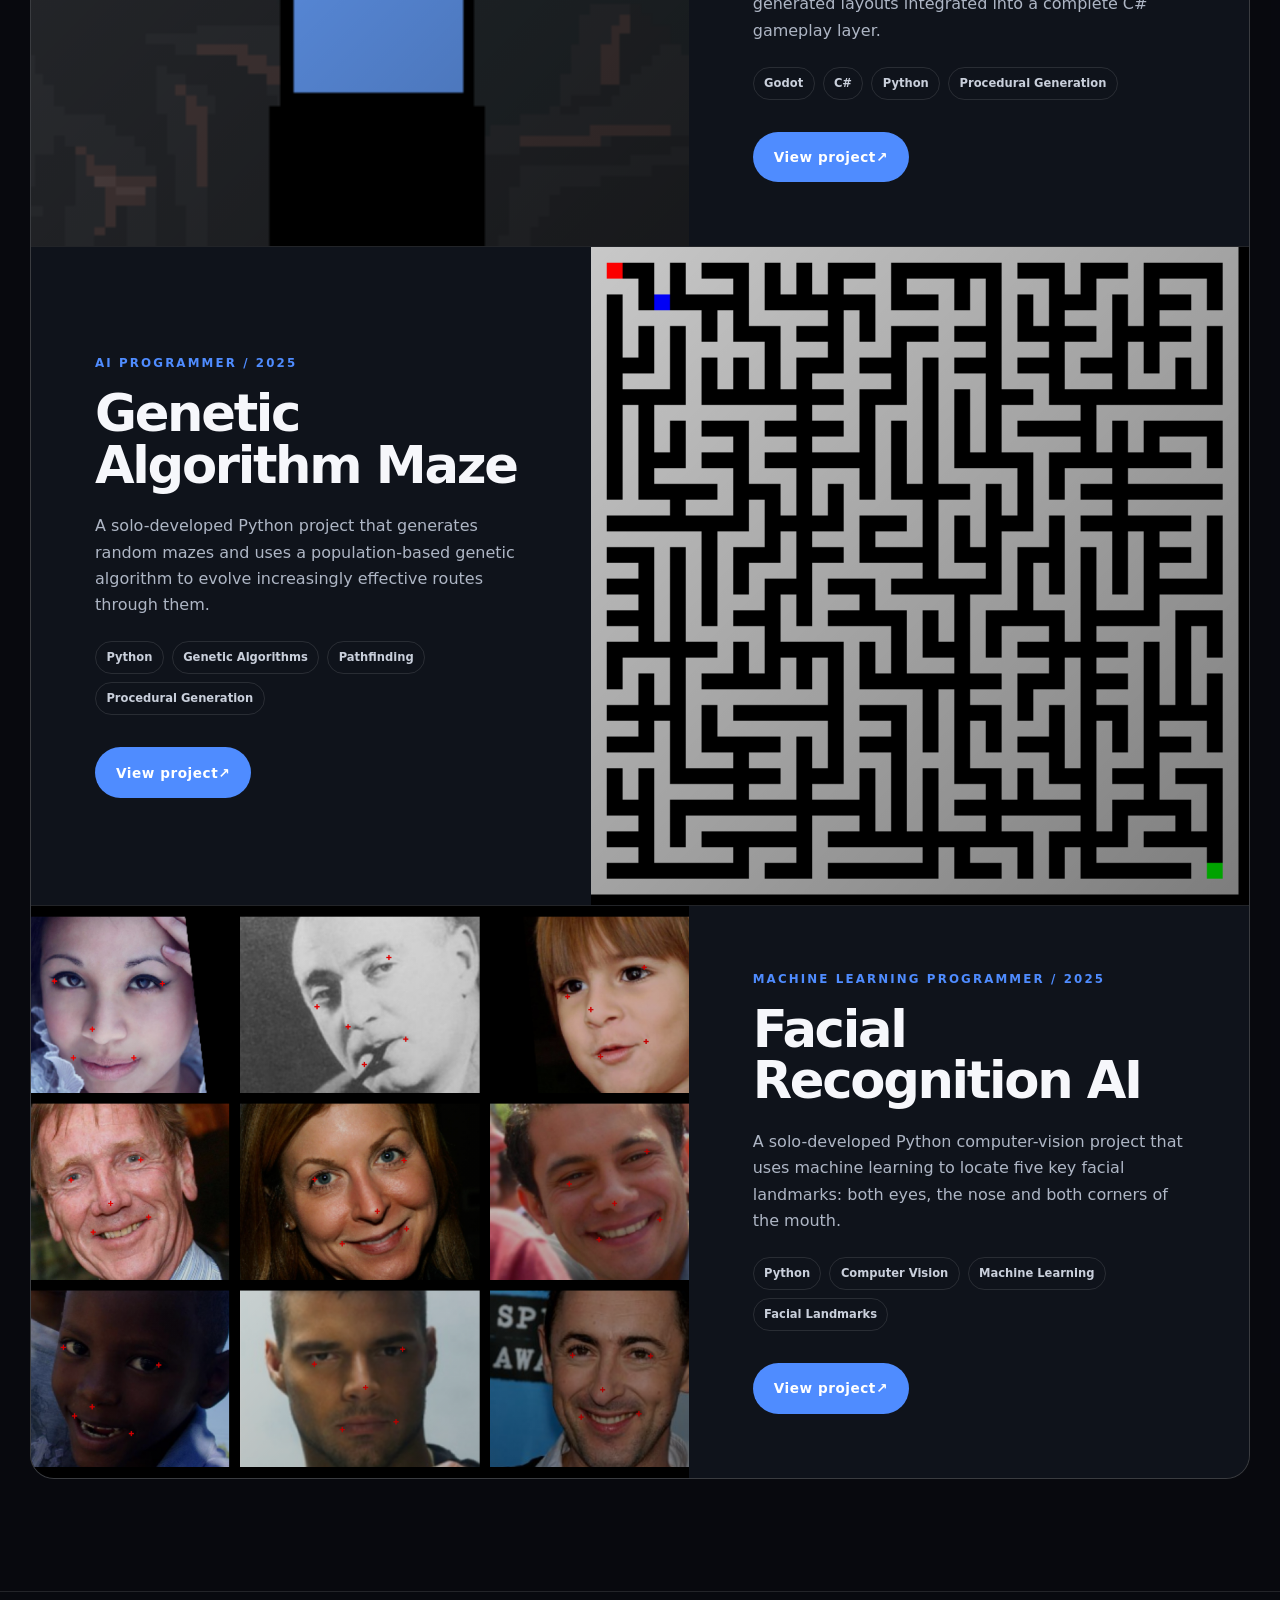
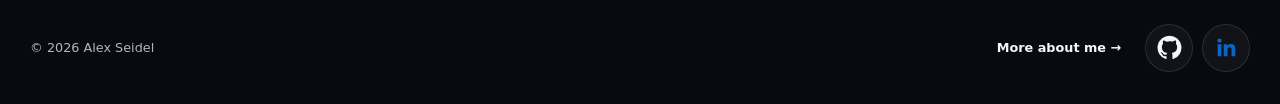
==== commit 5da8a802: "Move featured projects to home page This change moves the featured projects section onto the home pa" ====
--- a/index.html
+++ b/index.html
@@ -7,17 +7,16 @@
   <title>Alex Seidel — Graduate Gameplay Programmer</title>
   <link rel="stylesheet" href="assets/css/styles.css">
 </head>
-<body>
+<body class="home-projects-page">
   <a class="skip-link" href="#main">Skip to content</a>
   <header class="site-header">
     <div class="site-header__inner">
-      <a class="brand" href="index.html" aria-label="Portfolio home">Alex Seidel</a>
+      <a class="brand" href="./" aria-label="Portfolio home">Alex Seidel</a>
       <button class="menu-button" type="button" aria-label="Toggle navigation" aria-expanded="false" data-menu-button><span></span></button>
       <nav class="site-nav" aria-label="Primary navigation" data-nav>
-        <a href="index.html" aria-current="page">Home</a>
-        <a href="projects.html">Projects</a>
-        <a href="about.html">About</a>
-        <a href="cv.html">CV</a>
+        <a href="./" aria-current="page">Home</a>
+        <a href="about/">About</a>
+        <a href="cv/">CV</a>
         <div class="site-nav__socials" aria-label="Social links">
           <a class="social-link" data-social-link="github" href="https://github.com/your-username" target="_blank" rel="noreferrer noopener" aria-label="Alex Seidel on GitHub" title="GitHub">
             <svg viewBox="0 0 24 24" aria-hidden="true" focusable="false"><path fill="currentColor" d="M12 .7a11.5 11.5 0 0 0-3.64 22.41c.58.11.79-.25.79-.56v-2.23c-3.23.7-3.91-1.37-3.91-1.37-.53-1.34-1.29-1.7-1.29-1.7-1.05-.72.08-.71.08-.71 1.17.08 1.78 1.2 1.78 1.2 1.04 1.78 2.72 1.27 3.39.97.1-.75.41-1.27.74-1.56-2.58-.29-5.29-1.29-5.29-5.69 0-1.26.45-2.28 1.19-3.09-.12-.29-.52-1.47.11-3.05 0 0 .97-.31 3.16 1.18A10.9 10.9 0 0 1 12 6.11c.98 0 1.96.13 2.87.39 2.19-1.49 3.16-1.18 3.16-1.18.63 1.58.23 2.76.11 3.05.74.81 1.19 1.83 1.19 3.09 0 4.42-2.72 5.39-5.31 5.68.42.36.79 1.08.79 2.18v3.23c0 .31.21.67.8.56A11.5 11.5 0 0 0 12 .7Z"/></svg>
@@ -31,26 +30,63 @@
   </header>
 
   <main id="main">
-    <section class="hero" data-parallax>
+    <section class="hero">
       <div class="hero__noise"></div>
       <div class="hero__content" data-reveal>
         <p class="eyebrow">Graduate Gameplay programmer</p>
         <h1 class="hero__name" aria-label="Alex Seidel"><img class="hero__name-word hero__name-word--solid" src="assets/images/alex-solid.svg" alt="" aria-hidden="true"><img class="hero__name-word hero__name-word--outline" src="assets/images/seidel-outline.svg" alt="" aria-hidden="true"></h1>
         <p class="hero__lede">First-Class Computing with Artificial Intelligence graduate with two commercial programming internships at Glowmade and a shipped credit on King of Meat. I build responsive gameplay systems in C++ and C#, with experience contributing features to large production codebases and working closely with designers and gameplay teams.</p>
         <div class="button-row">
-          <a class="button button--primary" href="projects.html">Explore projects</a>
-          <a class="button button--secondary" href="about.html">About me</a>
-          <a class="button button--ghost" href="cv.html">View CV</a>
+          <a class="button button--primary" href="#projects">Explore projects</a>
+          <a class="button button--secondary" href="about/">About me</a>
+          <a class="button button--ghost" href="cv/">View CV</a>
         </div>
       </div>
     </section>
+
+    <div class="home-projects-content">
+    <header class="page-hero page-hero--embedded" id="projects" data-reveal>
+      <p class="eyebrow">Portfolio</p>
+      <h1>Featured projects</h1>
+      <p>A selection of professional work, independent games, and technical experiments. Click any image to open its project page.</p>
+      <nav class="project-jump-nav" aria-label="Jump to a project category">
+        <a class="button button--secondary" href="#professional-games">Professional games</a>
+        <a class="button button--secondary" href="#personal-games">Personal games</a>
+        <a class="button button--secondary" href="#personal-projects">Personal projects</a>
+      </nav>
+    </header>
+
+    <section class="project-category" id="professional-games" aria-labelledby="professional-title">
+      <div class="section-heading" data-reveal>
+        <div><p class="section-kicker">01 / Studio work</p><h2 id="professional-title">Professional games</h2></div>
+        <p>Shipped professional work created with multidisciplinary teams, highlighting my gameplay programming contributions.</p>
+      </div>
+      <div class="project-list" data-project-list="professional-games"></div>
+    </section>
+
+    <section class="project-category" id="personal-games" aria-labelledby="personal-games-title">
+      <div class="section-heading" data-reveal>
+        <div><p class="section-kicker">02 / Independent work</p><h2 id="personal-games-title">Personal games</h2></div>
+        <p>Self-directed games and prototypes exploring responsive combat, gameplay systems, artificial intelligence and player progression.</p>
+      </div>
+      <div class="project-list" data-project-list="personal-games"></div>
+    </section>
+
+    <section class="project-category" id="personal-projects" aria-labelledby="personal-projects-title">
+      <div class="section-heading" data-reveal>
+        <div><p class="section-kicker">03 / R&D</p><h2 id="personal-projects-title">Technical projects</h2></div>
+        <p>Solo-developed technical projects exploring artificial intelligence, procedural generation, gameplay systems and computational problem-solving.</p>
+      </div>
+      <div class="project-list" data-project-list="personal-projects"></div>
+    </section>
+    </div>
   </main>
 
   <footer class="site-footer">
     <div class="site-footer__inner">
       <span>© <span data-current-year></span> Alex Seidel</span>
       <div class="site-footer__end">
-        <a class="footer-project-link" href="projects.html">View featured projects →</a>
+        <a class="footer-project-link" href="about/">More about me →</a>
         <div class="social-links" aria-label="Social links">
           <a class="social-link" data-social-link="github" href="https://github.com/your-username" target="_blank" rel="noreferrer noopener" aria-label="Alex Seidel on GitHub" title="GitHub">
             <svg viewBox="0 0 24 24" aria-hidden="true" focusable="false"><path fill="currentColor" d="M12 .7a11.5 11.5 0 0 0-3.64 22.41c.58.11.79-.25.79-.56v-2.23c-3.23.7-3.91-1.37-3.91-1.37-.53-1.34-1.29-1.7-1.29-1.7-1.05-.72.08-.71.08-.71 1.17.08 1.78 1.2 1.78 1.2 1.04 1.78 2.72 1.27 3.39.97.1-.75.41-1.27.74-1.56-2.58-.29-5.29-1.29-5.29-5.69 0-1.26.45-2.28 1.19-3.09-.12-.29-.52-1.47.11-3.05 0 0 .97-.31 3.16 1.18A10.9 10.9 0 0 1 12 6.11c.98 0 1.96.13 2.87.39 2.19-1.49 3.16-1.18 3.16-1.18.63 1.58.23 2.76.11 3.05.74.81 1.19 1.83 1.19 3.09 0 4.42-2.72 5.39-5.31 5.68.42.36.79 1.08.79 2.18v3.23c0 .31.21.67.8.56A11.5 11.5 0 0 0 12 .7Z"/></svg>
@@ -62,6 +98,8 @@
       </div>
     </div>
   </footer>
+  <script src="assets/js/project-data.js"></script>
+  <script src="assets/js/project-list.js"></script>
   <script src="assets/js/main.js"></script>
 </body>
 </html>
--- a/assets/css/styles.css
+++ b/assets/css/styles.css
@@ -13,7 +13,7 @@
   --max: 1220px;
   --radius: 24px;
   --header-height: 76px;
-  --parallax-y: 0px;
+  --page-gutter: 20px;
 }
 
 * { box-sizing: border-box; }
@@ -61,7 +61,7 @@
 }
 
 .site-header__inner {
-  width: min(calc(100% - 40px), var(--max));
+  width: min(calc(100% - var(--page-gutter) - var(--page-gutter)), var(--max));
   margin-inline: auto;
   display: flex;
   align-items: center;
@@ -171,30 +171,9 @@
   display: grid;
   align-items: end;
   isolation: isolate;
-  background: #0a0e14;
-}
-
-.hero::before {
-  content: "";
-  position: absolute;
-  inset: -90px 0 -90px;
-  z-index: -3;
-  background-image: url('https://images.ctfassets.net/z4mnmfs6j6sv/5gfRbwmhhKftKniTqW216l/c3e1dd0a56fa8452276734190f2e6cc0/KOM_SGF_2025_Screens_Combat_B_1080_CT-000018970.jpg');
-  background-position: 72% calc(50% + var(--parallax-y));
-  background-size: cover;
-  background-repeat: no-repeat;
-  filter: saturate(1);
-}
-.hero::after {
-  content: "";
-  position: absolute;
-  inset: 0;
-  z-index: -2;
-  background:
-    linear-gradient(90deg, rgba(5,7,12,.94) 0%, rgba(5,7,12,.64) 48%, rgba(5,7,12,.22) 100%),
-    linear-gradient(0deg, var(--bg) 0%, transparent 42%),
-    radial-gradient(circle at 72% 35%, transparent 0, rgba(8,10,15,.25) 50%, rgba(8,10,15,.8) 100%);
-}
+  background: transparent;
+}
+
 
 .hero__noise {
   position: absolute;
@@ -206,7 +185,7 @@
 }
 
 .hero__content {
-  width: min(calc(100% - 40px), var(--max));
+  width: min(calc(100% - var(--page-gutter) - var(--page-gutter)), var(--max));
   margin: 0 auto;
   padding: calc(var(--header-height) + 5rem) 0 9vh;
 }
@@ -297,7 +276,7 @@
 }
 
 .intro-strip {
-  width: min(calc(100% - 40px), var(--max));
+  width: min(calc(100% - var(--page-gutter) - var(--page-gutter)), var(--max));
   margin: 0 auto;
   padding: 7rem 0;
   display: grid;
@@ -318,35 +297,79 @@
 }
 .intro-strip p:last-child { margin: 0; color: var(--muted); font-size: 1.08rem; }
 
-.projects-page--themed {
-  background-color: #080a0f;
-  background-image:
-    linear-gradient(rgba(8,10,15,.88), rgba(8,10,15,.88)),
-    url("https://images.ctfassets.net/5lpapfxq15sk/2YlFc3fLD7WxkIKqhWdfcm/f9be84fcb40bd7795d654e33412e2970/KOM_SGF_2025_Screens_Combat_E_1080_CT-000018970.jpg");
-  background-position: center, center center;
-  background-size: auto, cover;
-  background-repeat: repeat, no-repeat;
-  background-attachment: scroll, fixed;
-}
-.projects-page--themed .page-hero,
-.projects-page--themed .section-heading {
+/* Home and project list share one fixed background so the transition is continuous. */
+.home-projects-page {
+  position: relative;
+  isolation: isolate;
+  background: #080a0f;
+}
+.home-projects-page::before {
+  content: "";
+  position: fixed;
+  inset: 0;
+  z-index: -1;
+  pointer-events: none;
+  background:
+    url("https://images.ctfassets.net/5lpapfxq15sk/2YlFc3fLD7WxkIKqhWdfcm/f9be84fcb40bd7795d654e33412e2970/KOM_SGF_2025_Screens_Combat_E_1080_CT-000018970.jpg") center center / cover no-repeat;
+}
+
+/* The opening hero uses its own directional dimming: darkest behind the
+   left-aligned copy, fading toward the image on the right. */
+.home-projects-page .hero::before {
+  content: "";
+  position: absolute;
+  inset: 0;
+  z-index: -2;
+  pointer-events: none;
+  background:
+    linear-gradient(90deg, rgba(5,7,12,.82) 0%, rgba(5,7,12,.58) 42%, rgba(5,7,12,.20) 78%, rgba(5,7,12,.08) 100%),
+    linear-gradient(180deg, rgba(8,10,15,.08) 0%, rgba(8,10,15,.18) 76%, rgba(8,10,15,.32) 100%);
+  -webkit-backdrop-filter: saturate(.82) brightness(.90);
+  backdrop-filter: saturate(.82) brightness(.90);
+}
+
+/* Everything below the hero keeps the stronger, even dimming used by the
+   former Projects page while the shared image itself remains fixed. */
+.home-projects-content {
+  background: rgba(8,10,15,.88);
+}
+.home-projects-page .site-footer {
+  background: #080a0f;
+}
+.home-projects-page .page-hero,
+.home-projects-page .section-heading {
   position: relative;
   text-shadow: 0 2px 20px rgba(0,0,0,.72);
 }
+.home-projects-page .hero__content {
+  padding-bottom: clamp(2rem, 4vh, 3.5rem);
+}
 
 .page-hero {
-  width: min(calc(100% - 40px), var(--max));
+  width: min(calc(100% - var(--page-gutter) - var(--page-gutter)), var(--max));
   margin: 0 auto;
   padding: calc(var(--header-height) + 7rem) 0 6rem;
   border-bottom: 1px solid var(--line);
 }
 .page-hero h1 { font-size: clamp(3.4rem, 8vw, 7.5rem); }
+.page-hero--embedded {
+  padding: 2.75rem 0 3rem;
+  scroll-margin-top: var(--header-height);
+  border-top: 1px solid var(--line);
+}
+.page-hero--embedded h1 {
+  font-size: clamp(2rem, 9vw, 5rem);
+  white-space: nowrap;
+}
 .page-hero > h1 + p { margin: 1.75rem 0 0; max-width: 650px; color: var(--muted); font-size: 1.12rem; }
 
 .project-category {
-  width: min(calc(100% - 40px), var(--max));
+  width: min(calc(100% - var(--page-gutter) - var(--page-gutter)), var(--max));
   margin: 0 auto;
   padding: 6.5rem 0 0;
+}
+#professional-games {
+  padding-top: 2.75rem;
 }
 .project-category:last-of-type { padding-bottom: 7rem; }
 .section-heading {
@@ -381,6 +404,30 @@
 }
 .project-row__media img { width: 100%; height: 100%; object-fit: cover; transition: transform .65s cubic-bezier(.2,.8,.2,1), filter .4s ease; }
 .project-row__media:hover img { transform: scale(1.045); filter: saturate(1.18); }
+
+/* Shared project-status ribbon. Project data controls whether it is rendered. */
+.project-status-ribbon {
+  position: absolute;
+  top: 1.15rem;
+  right: -2.65rem;
+  z-index: 4;
+  width: 9.5rem;
+  padding: .42rem 0;
+  border-top: 1px solid rgba(255,255,255,.28);
+  border-bottom: 1px solid rgba(0,0,0,.28);
+  background: var(--accent);
+  color: #fff;
+  box-shadow: 0 7px 20px rgba(0,0,0,.32);
+  font-size: .72rem;
+  font-weight: 950;
+  letter-spacing: .18em;
+  line-height: 1;
+  text-align: center;
+  text-transform: uppercase;
+  transform: rotate(45deg);
+  pointer-events: none;
+  user-select: none;
+}
 .project-row__media-label {
   position: absolute;
   z-index: 2;
@@ -405,7 +452,7 @@
 .text-link:hover { color: var(--accent); }
 
 .about-layout {
-  width: min(calc(100% - 40px), var(--max));
+  width: min(calc(100% - var(--page-gutter) - var(--page-gutter)), var(--max));
   margin: 0 auto;
   padding: calc(var(--header-height) + 7rem) 0 7rem;
   display: grid;
@@ -447,10 +494,11 @@
 .project-detail--themed .project-cta > div:first-child {
   text-shadow: 0 2px 20px rgba(0,0,0,.7);
 }
-.project-detail__header { width: min(calc(100% - 40px), var(--max)); margin: 0 auto; padding: 6rem 0; display: grid; grid-template-columns: minmax(0,.85fr) minmax(0,1.15fr); gap: 5rem; align-items: center; }
+.project-detail__header { width: min(calc(100% - var(--page-gutter) - var(--page-gutter)), var(--max)); margin: 0 auto; padding: 6rem 0; display: grid; grid-template-columns: minmax(0,.85fr) minmax(0,1.15fr); gap: 5rem; align-items: center; }
 .project-detail h1 { font-size: clamp(3.4rem, 7vw, 7rem); }
 .project-detail__lede { max-width: 600px; color: var(--muted); font-size: 1.15rem; }
-.project-detail__hero { width: 100%; aspect-ratio: 1.15; object-fit: cover; border-radius: var(--radius); box-shadow: var(--shadow); }
+.project-cover { position: relative; overflow: hidden; border-radius: var(--radius); box-shadow: var(--shadow); }
+.project-detail__hero { display: block; width: 100%; aspect-ratio: 1.15; object-fit: cover; border-radius: 0; box-shadow: none; }
 .project-detail__hero--contain { object-fit: contain; background: rgba(255,255,255,.06); }
 .back-link { display: inline-block; margin-bottom: 3.5rem; color: var(--muted); font-weight: 750; text-decoration: none; }
 .back-link:hover { color: var(--accent); }
@@ -458,7 +506,7 @@
 .project-detail__meta div { display: grid; grid-template-columns: 120px 1fr; gap: 1rem; }
 .project-detail__meta span { color: var(--muted); font-size: .75rem; font-weight: 800; letter-spacing: .1em; text-transform: uppercase; }
 .project-detail__meta strong { font-size: .92rem; }
-.section-shell { width: min(calc(100% - 40px), var(--max)); margin: 0 auto; padding: 6rem 0; }
+.section-shell { width: min(calc(100% - var(--page-gutter) - var(--page-gutter)), var(--max)); margin: 0 auto; padding: 6rem 0; }
 .section-shell--bordered { border-top: 1px solid var(--line); border-bottom: 1px solid var(--line); }
 .detail-grid { display: grid; grid-template-columns: minmax(0,.72fr) minmax(0,1.28fr); gap: clamp(3rem, 9vw, 9rem); }
 .prose { color: var(--muted); font-size: 1.08rem; }
@@ -469,7 +517,7 @@
 .project-cta { display: flex; align-items: end; justify-content: space-between; gap: 3rem; }
 
 .site-footer { border-top: 1px solid var(--line); }
-.site-footer__inner { width: min(calc(100% - 40px), var(--max)); margin: 0 auto; padding: 2rem 0; display: flex; align-items: center; justify-content: space-between; gap: 2rem; color: var(--muted); font-size: .8rem; }
+.site-footer__inner { width: min(calc(100% - var(--page-gutter) - var(--page-gutter)), var(--max)); margin: 0 auto; padding: 2rem 0; display: flex; align-items: center; justify-content: space-between; gap: 2rem; color: var(--muted); font-size: .8rem; }
 .site-footer a { text-decoration: none; }
 .site-footer a:hover { color: var(--text); }
 .site-footer__end { display: flex; align-items: center; gap: 1.5rem; }
@@ -484,9 +532,17 @@
 [data-reveal] { opacity: 0; transform: translateY(22px); transition: opacity .7s ease, transform .7s cubic-bezier(.2,.8,.2,1); }
 [data-reveal].is-visible { opacity: 1; transform: none; }
 
-@media (max-width: 820px) {
-  :root { --header-height: 68px; }
-  .projects-page--themed { background-attachment: scroll; }
+/* Compact layout for foldables, tablets, and narrow browser windows. */
+@media (max-width: 1000px) {
+  :root {
+    --header-height: 68px;
+    --page-gutter: clamp(18px, 3.5vw, 32px);
+  }
+  .home-projects-page .hero::before {
+    background:
+      linear-gradient(90deg, rgba(5,7,12,.84) 0%, rgba(5,7,12,.66) 58%, rgba(5,7,12,.24) 88%, rgba(5,7,12,.12) 100%),
+      linear-gradient(180deg, rgba(8,10,15,.08) 0%, rgba(8,10,15,.20) 76%, rgba(8,10,15,.34) 100%);
+  }
   .project-detail--themed { background-attachment: scroll; }
   .menu-button { display: block; }
   .site-nav {
@@ -510,7 +566,6 @@
   .site-nav__socials { margin: .35rem 0 0; padding: .65rem .35rem .15rem; border-top: 1px solid var(--line); border-left: 0; }
   .site-nav .social-link { width: 42px; height: 42px; padding: 0; }
   .hero__scroll { display: none; }
-  .hero::after { background: linear-gradient(90deg, rgba(5,7,12,.94), rgba(5,7,12,.52)), linear-gradient(0deg, var(--bg), transparent 50%); }
   .intro-strip,
   .section-heading,
   .about-layout,
@@ -532,6 +587,7 @@
 }
 
 @media (max-width: 520px) {
+  .page-hero--embedded h1 { font-size: clamp(1.9rem, 9vw, 2.9rem); }
   .site-header__inner,
   .hero__content,
   .intro-strip,
@@ -591,7 +647,7 @@
 .project-category { scroll-margin-top: calc(var(--header-height) + 1.5rem); }
 .project-row__button { align-self: flex-start; min-height: 46px; }
 
-@media (max-width: 820px) {
+@media (max-width: 1000px) {
   .about-layout {
     min-height: auto;
     padding-top: calc(var(--header-height) + 2.5rem);
@@ -640,7 +696,7 @@
 .about-gallery__caption strong { display: block; font-size: clamp(1.2rem, 2vw, 1.75rem); }
 
 /* CV preview page */
-.cv-page { width: min(calc(100% - 40px), var(--max)); margin: 0 auto; padding: calc(var(--header-height) + 3.5rem) 0 6rem; }
+.cv-page { width: min(calc(100% - var(--page-gutter) - var(--page-gutter)), var(--max)); margin: 0 auto; padding: calc(var(--header-height) + 3.5rem) 0 6rem; }
 .cv-page__header { display: flex; align-items: end; justify-content: space-between; gap: 3rem; margin-bottom: 2.2rem; }
 .cv-page__header h1 { margin: 0; font-size: clamp(3rem, 7vw, 6.5rem); line-height: .92; letter-spacing: -.055em; }
 .cv-page__header p:last-child { max-width: 580px; margin-bottom: 0; color: var(--muted); font-size: 1.05rem; }
@@ -651,7 +707,7 @@
 .project-detail__media { min-width: 0; }
 .project-image-credit { margin: .7rem .25rem 0; color: var(--muted); font-size: .72rem; text-align: right; }
 
-@media (max-width: 820px) {
+@media (max-width: 1000px) {
   .about-gallery__grid { grid-template-columns: 1fr 1fr; grid-template-rows: minmax(360px, auto) minmax(220px, auto); }
   .about-gallery__item--feature { grid-column: 1 / -1; grid-row: auto; min-height: 360px; }
   .cv-page__header { align-items: flex-start; flex-direction: column; gap: 1.5rem; }
@@ -708,7 +764,7 @@
 }
 .project-trailer__link:hover { color: var(--text); }
 
-@media (max-width: 820px) {
+@media (max-width: 1000px) {
   .project-trailer { grid-template-columns: 1fr; gap: 1.75rem; }
 }
 
@@ -803,7 +859,7 @@
 .project-gallery__credit a { color: inherit; text-decoration: none; }
 .project-gallery__credit a:hover { color: var(--text); }
 
-@media (max-width: 820px) {
+@media (max-width: 1000px) {
   .about-scroll-indicator { right: 20px; }
   .project-gallery__grid {
     grid-template-columns: 1fr 1fr;
@@ -882,7 +938,7 @@
   display: block;
 }
 
-@media (max-width: 820px) {
+@media (max-width: 1000px) {
   .detail-section-visual {
     max-width: 620px;
     min-height: 300px;
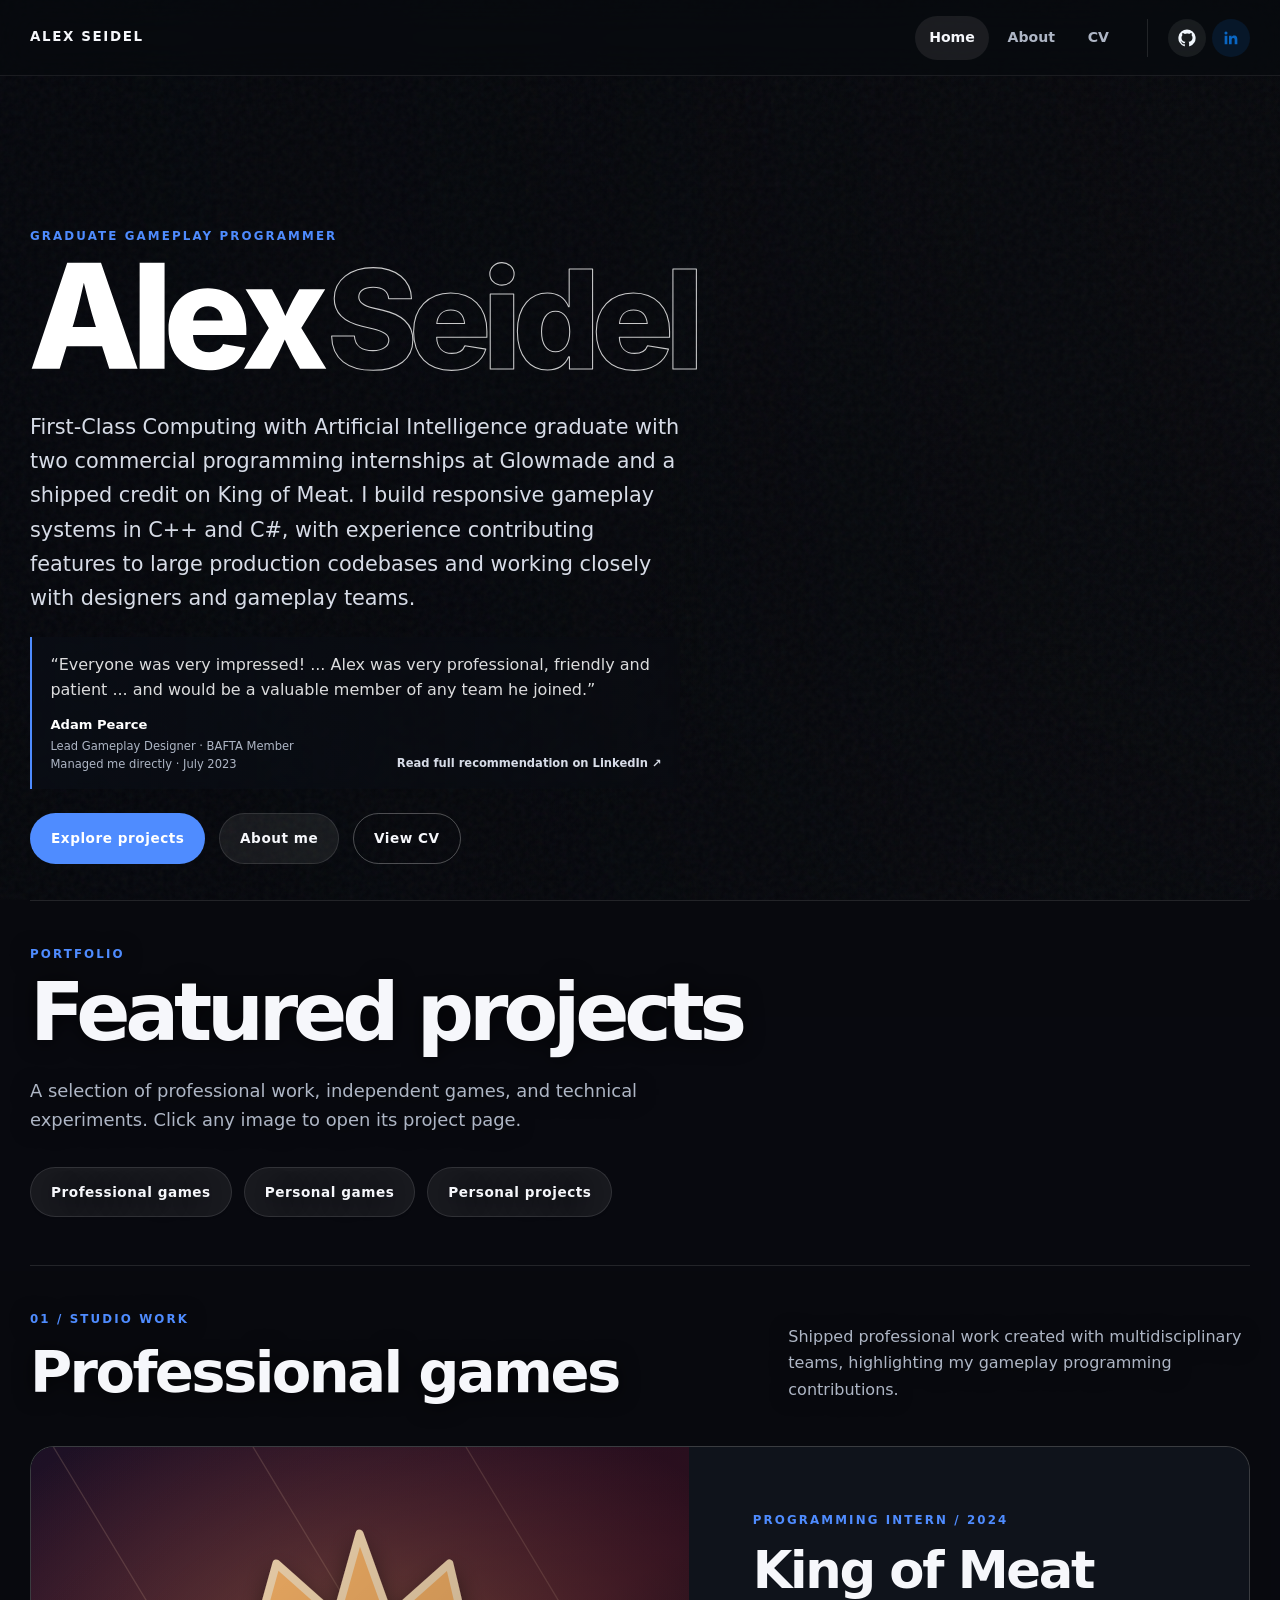
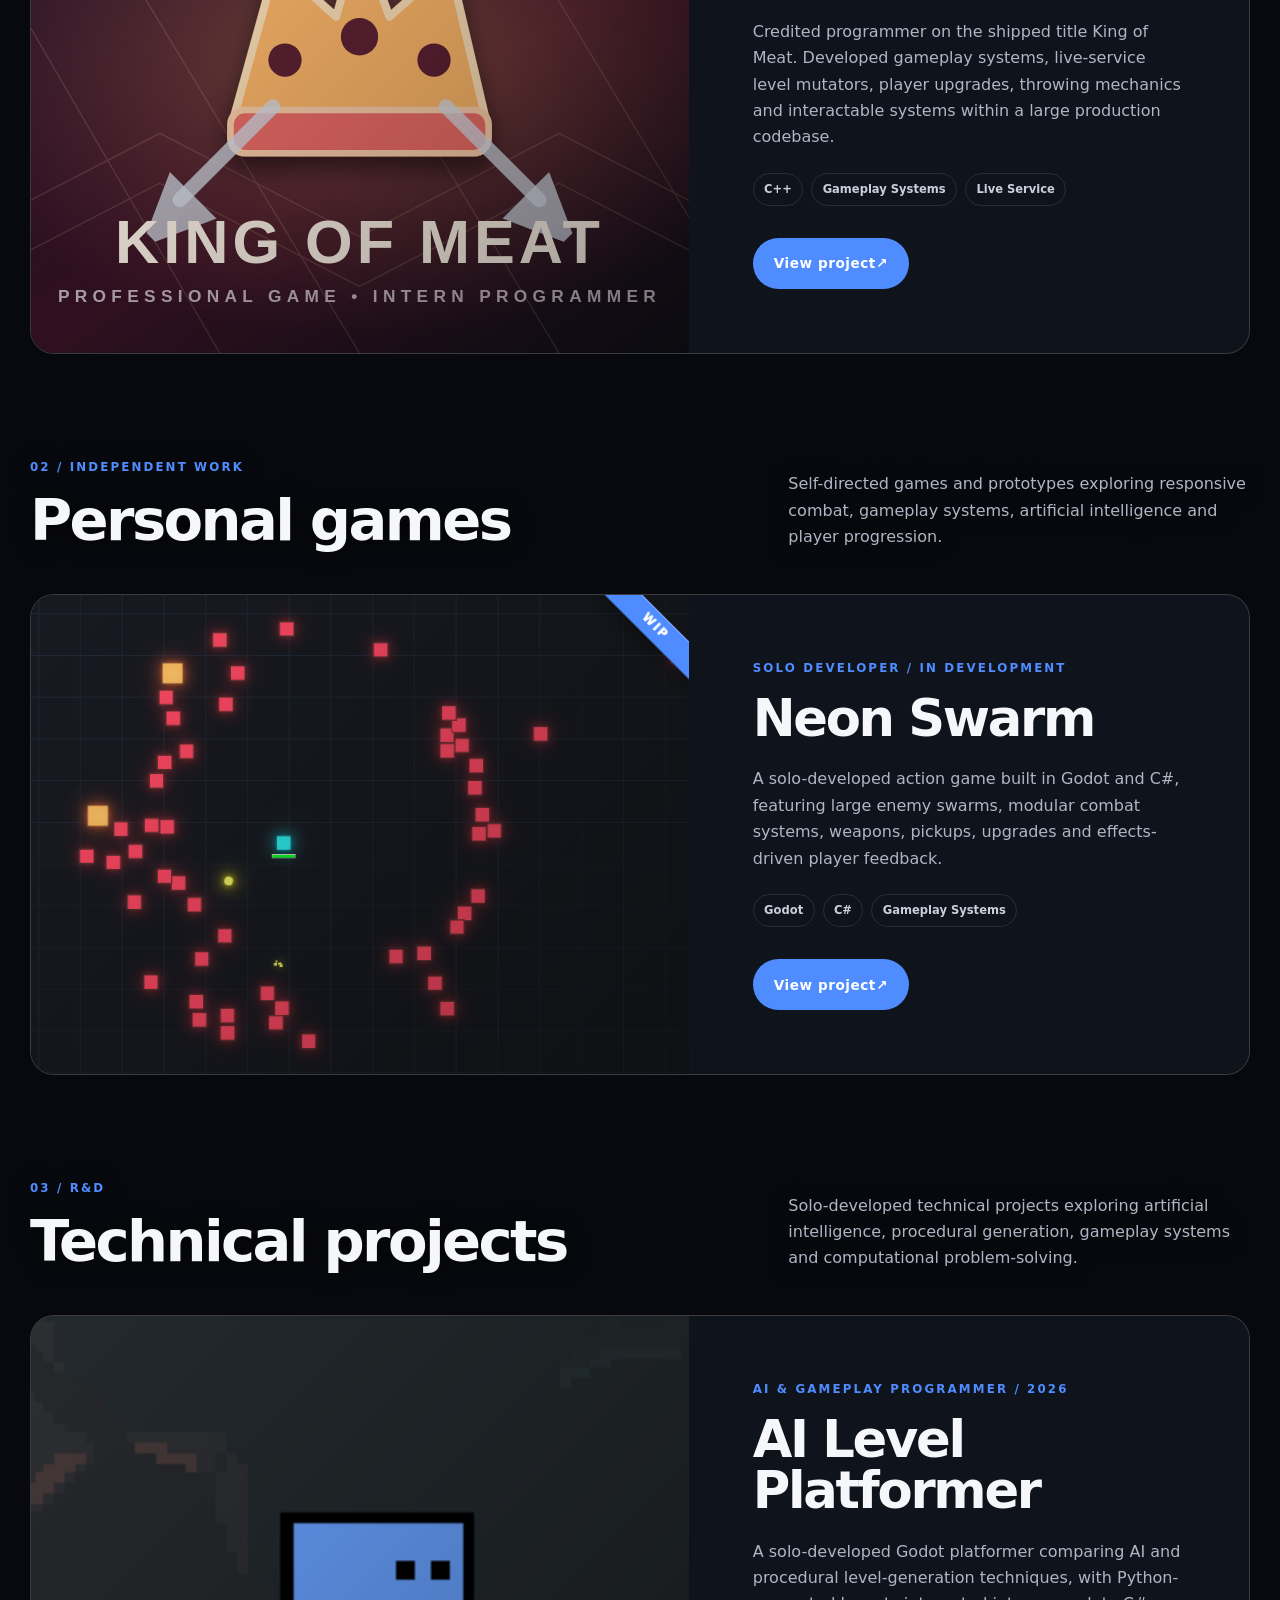
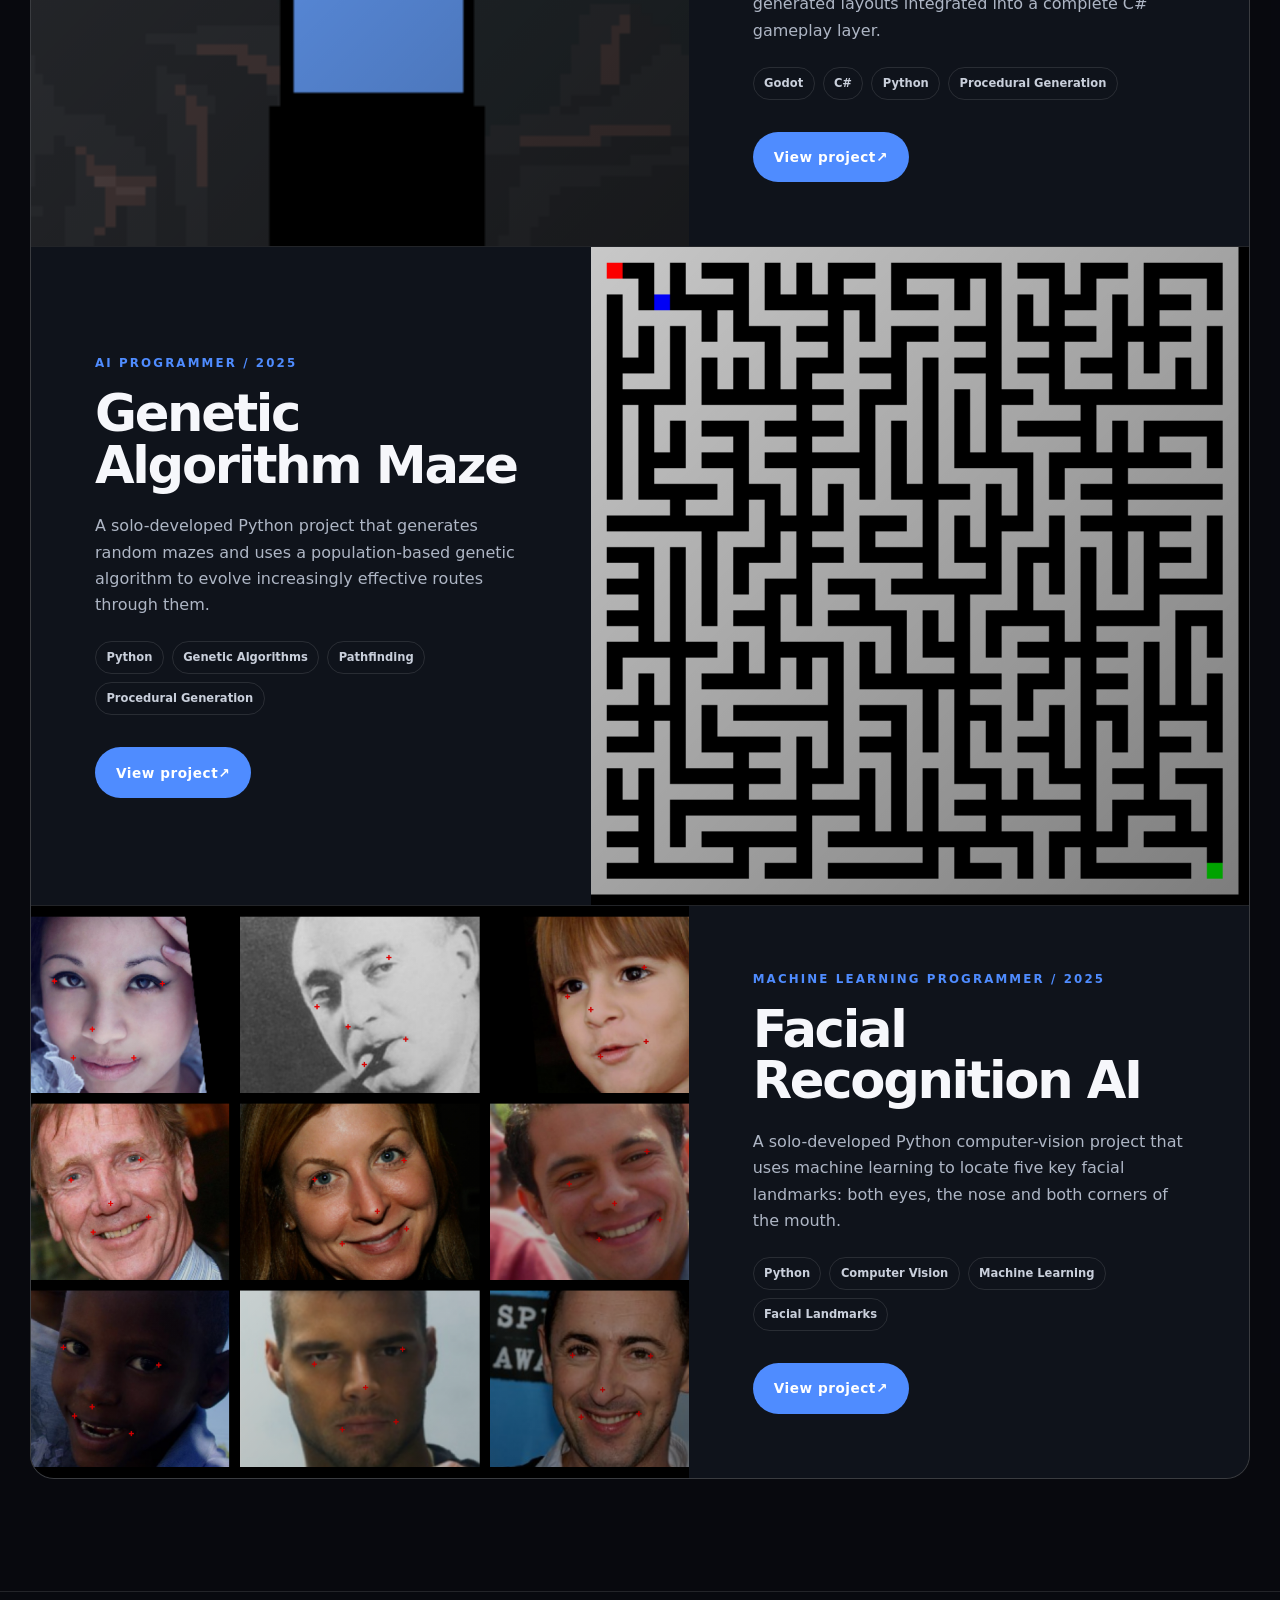
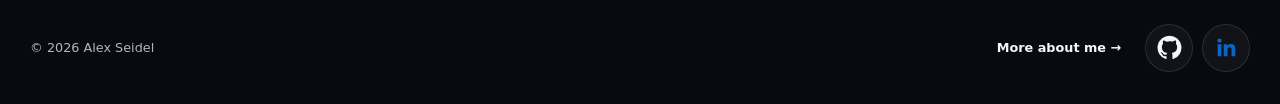
==== commit b40b5911: "Add front page recommendation testimonial This commit adds a recommendation quote to the homepage he" ====
--- a/index.html
+++ b/index.html
@@ -36,6 +36,19 @@
         <p class="eyebrow">Graduate Gameplay programmer</p>
         <h1 class="hero__name" aria-label="Alex Seidel"><img class="hero__name-word hero__name-word--solid" src="assets/images/alex-solid.svg" alt="" aria-hidden="true"><img class="hero__name-word hero__name-word--outline" src="assets/images/seidel-outline.svg" alt="" aria-hidden="true"></h1>
         <p class="hero__lede">First-Class Computing with Artificial Intelligence graduate with two commercial programming internships at Glowmade and a shipped credit on King of Meat. I build responsive gameplay systems in C++ and C#, with experience contributing features to large production codebases and working closely with designers and gameplay teams.</p>
+
+        <aside class="hero-recommendation" aria-label="Professional recommendation from Adam Pearce">
+          <p class="hero-recommendation__quote">“Everyone was very impressed! ... Alex was very professional, friendly and patient ... and would be a valuable member of any team he joined.”</p>
+          <div class="hero-recommendation__meta">
+            <div>
+              <strong>Adam Pearce</strong>
+              <span>Lead Gameplay Designer · BAFTA Member</span>
+              <span>Managed me directly · July 2023</span>
+            </div>
+            <a href="https://www.linkedin.com/in/alex-seidel-74ab45280/details/recommendations/" target="_blank" rel="noreferrer noopener">Read full recommendation on LinkedIn ↗</a>
+          </div>
+        </aside>
+
         <div class="button-row">
           <a class="button button--primary" href="#projects">Explore projects</a>
           <a class="button button--secondary" href="about/">About me</a>
--- a/assets/css/styles.css
+++ b/assets/css/styles.css
@@ -187,7 +187,7 @@
 .hero__content {
   width: min(calc(100% - var(--page-gutter) - var(--page-gutter)), var(--max));
   margin: 0 auto;
-  padding: calc(var(--header-height) + 5rem) 0 9vh;
+  padding: calc(var(--header-height) + 4rem) 0 11vh;
 }
 
 .eyebrow,
@@ -233,7 +233,53 @@
   font-size: clamp(1.05rem, 1.8vw, 1.3rem);
 }
 
-.button-row { display: flex; flex-wrap: wrap; gap: .85rem; margin-top: 2.2rem; }
+.hero-recommendation {
+  width: min(650px, 100%);
+  margin-top: 1.35rem;
+  padding: 1rem 1.15rem 1.05rem;
+  border-left: 2px solid var(--accent);
+  background: linear-gradient(90deg, rgba(10,14,22,.72), rgba(10,14,22,.22));
+  backdrop-filter: blur(3px);
+  -webkit-backdrop-filter: blur(3px);
+}
+.hero-recommendation__quote {
+  margin: 0;
+  color: rgba(255,255,255,.86);
+  font-size: clamp(.88rem, 1.25vw, 1rem);
+  line-height: 1.55;
+}
+.hero-recommendation__meta {
+  display: flex;
+  align-items: end;
+  justify-content: space-between;
+  gap: 1.25rem;
+  margin-top: .7rem;
+}
+.hero-recommendation__meta > div {
+  display: grid;
+  gap: .12rem;
+}
+.hero-recommendation__meta strong {
+  color: #fff;
+  font-size: .82rem;
+}
+.hero-recommendation__meta span {
+  color: var(--muted);
+  font-size: .72rem;
+  line-height: 1.4;
+}
+.hero-recommendation__meta a {
+  flex: 0 0 auto;
+  color: #d7dce7;
+  font-size: .72rem;
+  font-weight: 800;
+  line-height: 1.35;
+  text-decoration: none;
+  text-align: right;
+}
+.hero-recommendation__meta a:hover { color: var(--accent); }
+
+.button-row { display: flex; flex-wrap: wrap; gap: .85rem; margin-top: 1.55rem; }
 .button {
   display: inline-flex;
   align-items: center;
@@ -491,6 +537,8 @@
 .project-detail--themed .prose,
 .project-detail--themed .contribution-list,
 .project-detail--themed .project-trailer__heading,
+.project-detail--themed .project-detail__video-caption,
+.project-detail--themed .project-detail__meta--video,
 .project-detail--themed .project-cta > div:first-child {
   text-shadow: 0 2px 20px rgba(0,0,0,.7);
 }
@@ -506,6 +554,90 @@
 .project-detail__meta div { display: grid; grid-template-columns: 120px 1fr; gap: 1rem; }
 .project-detail__meta span { color: var(--muted); font-size: .75rem; font-weight: 800; letter-spacing: .1em; text-transform: uppercase; }
 .project-detail__meta strong { font-size: .92rem; }
+
+/* Video-first project hero
+   Projects with trailers replace the static cover in the opening viewport with
+   the video itself, then place the project metadata in a clean full-width band. */
+.project-detail__header--video {
+  grid-template-columns: minmax(250px, .68fr) minmax(0, 1.32fr);
+  grid-template-rows: auto auto auto;
+  gap: 2.25rem clamp(2.75rem, 6vw, 5.5rem);
+  padding-top: 3.25rem;
+  padding-bottom: 4.5rem;
+  align-items: center;
+}
+.project-detail__header--video .project-detail__back {
+  grid-column: 1 / -1;
+  margin: 0 0 .25rem;
+  justify-self: start;
+}
+.project-detail__intro--video {
+  align-self: center;
+}
+.project-detail__intro--video h1 {
+  font-size: clamp(3.4rem, 6.5vw, 6.8rem);
+  margin-bottom: 1.35rem;
+}
+.project-detail__intro--video .project-detail__lede {
+  margin-bottom: 0;
+  max-width: 34rem;
+}
+.project-detail__media--video {
+  min-width: 0;
+  align-self: center;
+}
+.project-detail__video-frame {
+  position: relative;
+  overflow: hidden;
+  border-radius: var(--radius);
+  box-shadow: var(--shadow);
+}
+.project-detail__video-frame .video-embed {
+  border: 0;
+  border-radius: 0;
+  box-shadow: none;
+}
+.project-detail__video-caption {
+  display: flex;
+  align-items: center;
+  justify-content: space-between;
+  gap: 1rem;
+  margin-top: .85rem;
+  color: var(--muted);
+  font-size: .76rem;
+  font-weight: 800;
+  letter-spacing: .055em;
+  text-transform: uppercase;
+}
+.project-detail__video-caption a {
+  color: var(--muted);
+  text-decoration: none;
+  white-space: nowrap;
+}
+.project-detail__video-caption a:hover { color: var(--accent); }
+.project-detail__meta--video {
+  grid-column: 1 / -1;
+  grid-template-columns: repeat(auto-fit, minmax(150px, 1fr));
+  gap: 0;
+  margin-top: .5rem;
+  padding: 1.35rem 0;
+  border-top: 1px solid var(--line);
+  border-bottom: 1px solid var(--line);
+}
+.project-detail__meta--video div {
+  display: block;
+  padding: 0 clamp(1.25rem, 3vw, 2.5rem);
+}
+.project-detail__meta--video div:first-child { padding-left: 0; }
+.project-detail__meta--video div + div { border-left: 1px solid var(--line); }
+.project-detail__meta--video span {
+  display: block;
+  margin-bottom: .4rem;
+}
+.project-detail__meta--video strong {
+  display: block;
+  line-height: 1.45;
+}
 .section-shell { width: min(calc(100% - var(--page-gutter) - var(--page-gutter)), var(--max)); margin: 0 auto; padding: 6rem 0; }
 .section-shell--bordered { border-top: 1px solid var(--line); border-bottom: 1px solid var(--line); }
 .detail-grid { display: grid; grid-template-columns: minmax(0,.72fr) minmax(0,1.28fr); gap: clamp(3rem, 9vw, 9rem); }
@@ -534,6 +666,13 @@
 
 /* Compact layout for foldables, tablets, and narrow browser windows. */
 @media (max-width: 1000px) {
+  .hero-recommendation__meta {
+    align-items: start;
+    flex-direction: column;
+    gap: .65rem;
+  }
+  .hero-recommendation__meta a { text-align: left; }
+
   :root {
     --header-height: 68px;
     --page-gutter: clamp(18px, 3.5vw, 32px);
@@ -583,10 +722,46 @@
   .project-detail__intro { order: 2; }
   .project-detail__hero { order: 1; }
   .back-link { margin-bottom: 2rem; }
+
+  .project-detail__header--video {
+    display: flex;
+    flex-direction: column;
+    gap: 2rem;
+    padding-top: 2.5rem;
+  }
+  .project-detail__header--video .project-detail__back {
+    order: 0;
+    width: 100%;
+    margin: 0;
+  }
+  .project-detail__header--video .project-detail__media--video {
+    order: 1;
+    width: 100%;
+  }
+  .project-detail__header--video .project-detail__intro--video {
+    order: 2;
+    width: 100%;
+  }
+  .project-detail__header--video .project-detail__meta--video {
+    order: 3;
+    width: 100%;
+    grid-template-columns: repeat(3, minmax(0, 1fr));
+  }
   .project-cta { align-items: flex-start; flex-direction: column; }
 }
 
 @media (max-width: 520px) {
+  .hero-recommendation {
+    margin-top: 1.05rem;
+    padding: .85rem .9rem .9rem;
+  }
+  .hero-recommendation__quote {
+    font-size: .84rem;
+    line-height: 1.5;
+  }
+  .hero-recommendation__meta span,
+  .hero-recommendation__meta a { font-size: .68rem; }
+
   .page-hero--embedded h1 { font-size: clamp(1.9rem, 9vw, 2.9rem); }
   .site-header__inner,
   .hero__content,
@@ -609,6 +784,24 @@
   .about-facts { grid-template-columns: 1fr; }
   .project-detail__header { padding: 3rem 0 4rem; }
   .project-detail__meta div { grid-template-columns: 1fr; gap: .25rem; }
+  .project-detail__header--video { padding-top: 2rem; padding-bottom: 3.25rem; }
+  .project-detail__intro--video h1 { font-size: clamp(3rem, 16vw, 4.6rem); }
+  .project-detail__meta--video {
+    grid-template-columns: 1fr;
+    padding: .35rem 0;
+  }
+  .project-detail__meta--video div {
+    padding: 1rem 0;
+  }
+  .project-detail__meta--video div + div {
+    border-left: 0;
+    border-top: 1px solid var(--line);
+  }
+  .project-detail__video-caption {
+    align-items: flex-start;
+    flex-direction: column;
+    gap: .35rem;
+  }
   .section-shell { padding: 4rem 0; }
   .site-footer__inner { align-items: flex-start; flex-direction: column; gap: .75rem; }
   .site-footer__end { width: 100%; justify-content: space-between; flex-wrap: wrap; }
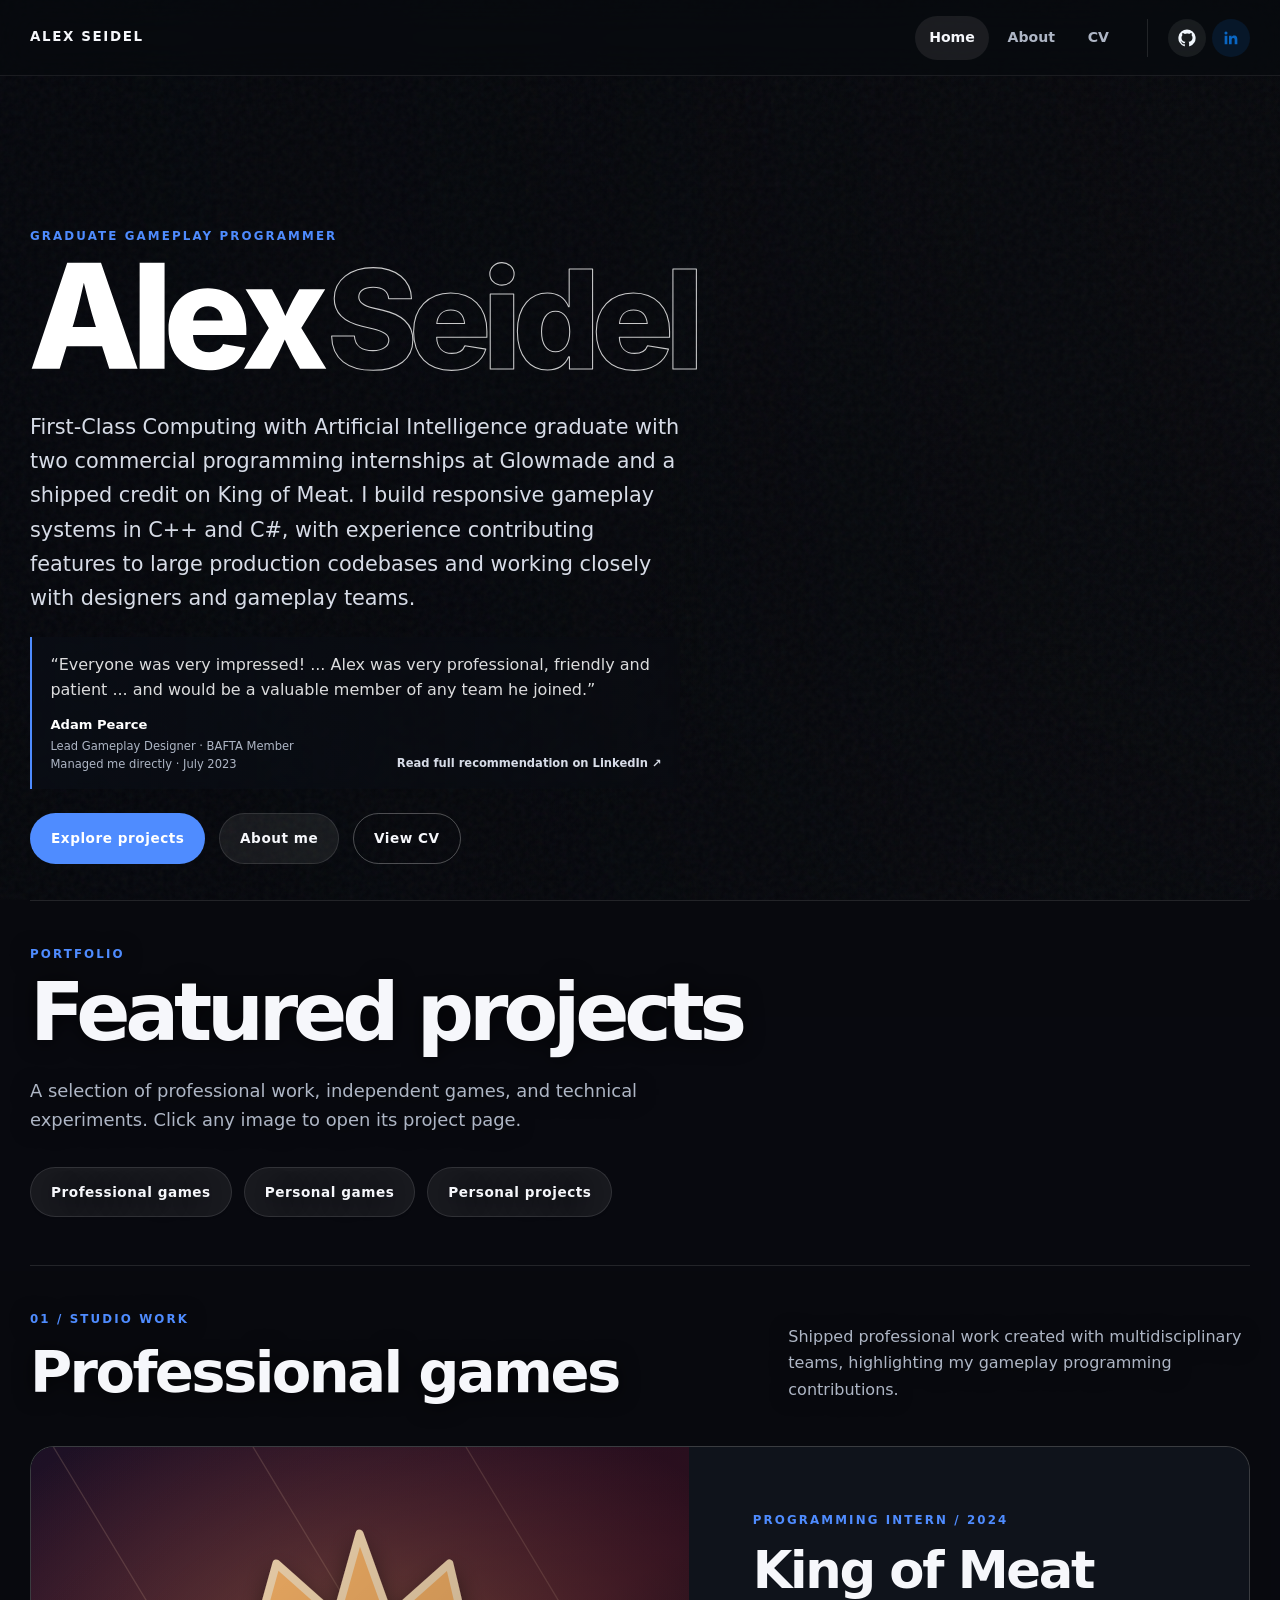
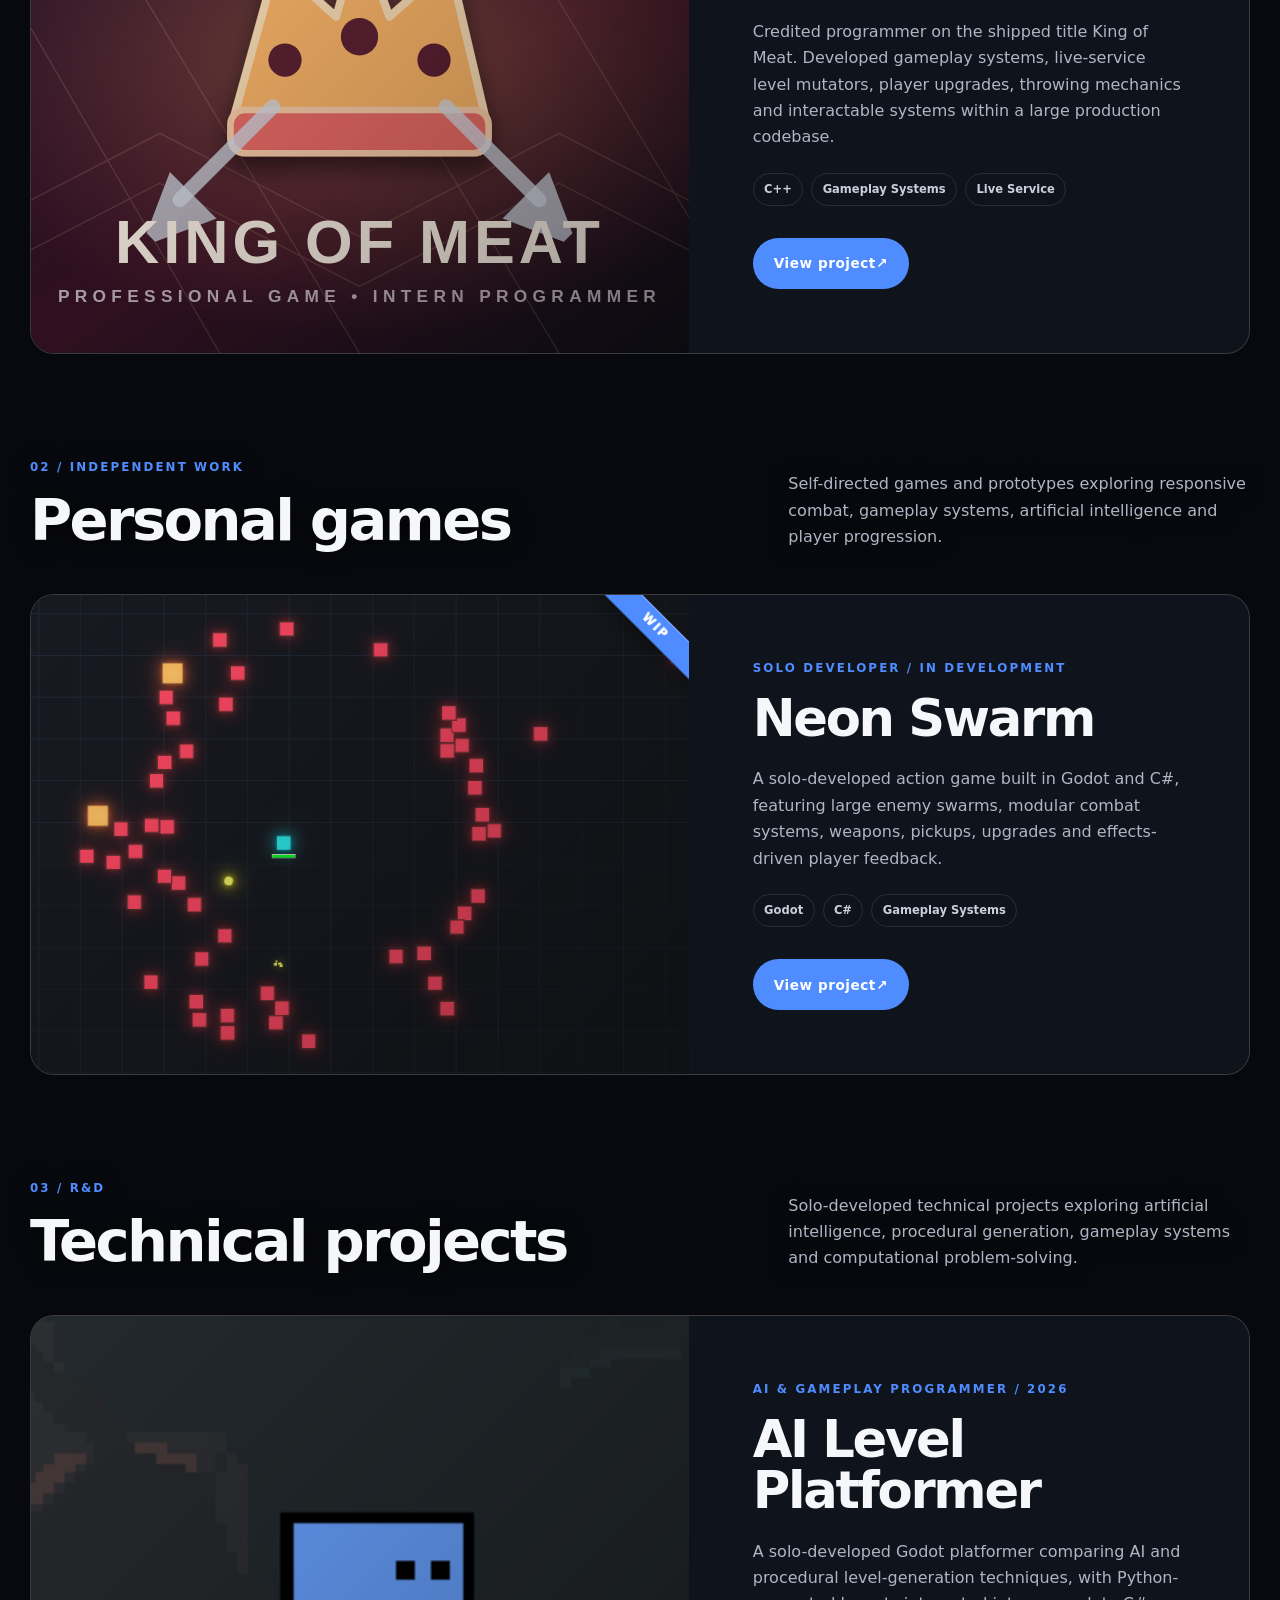
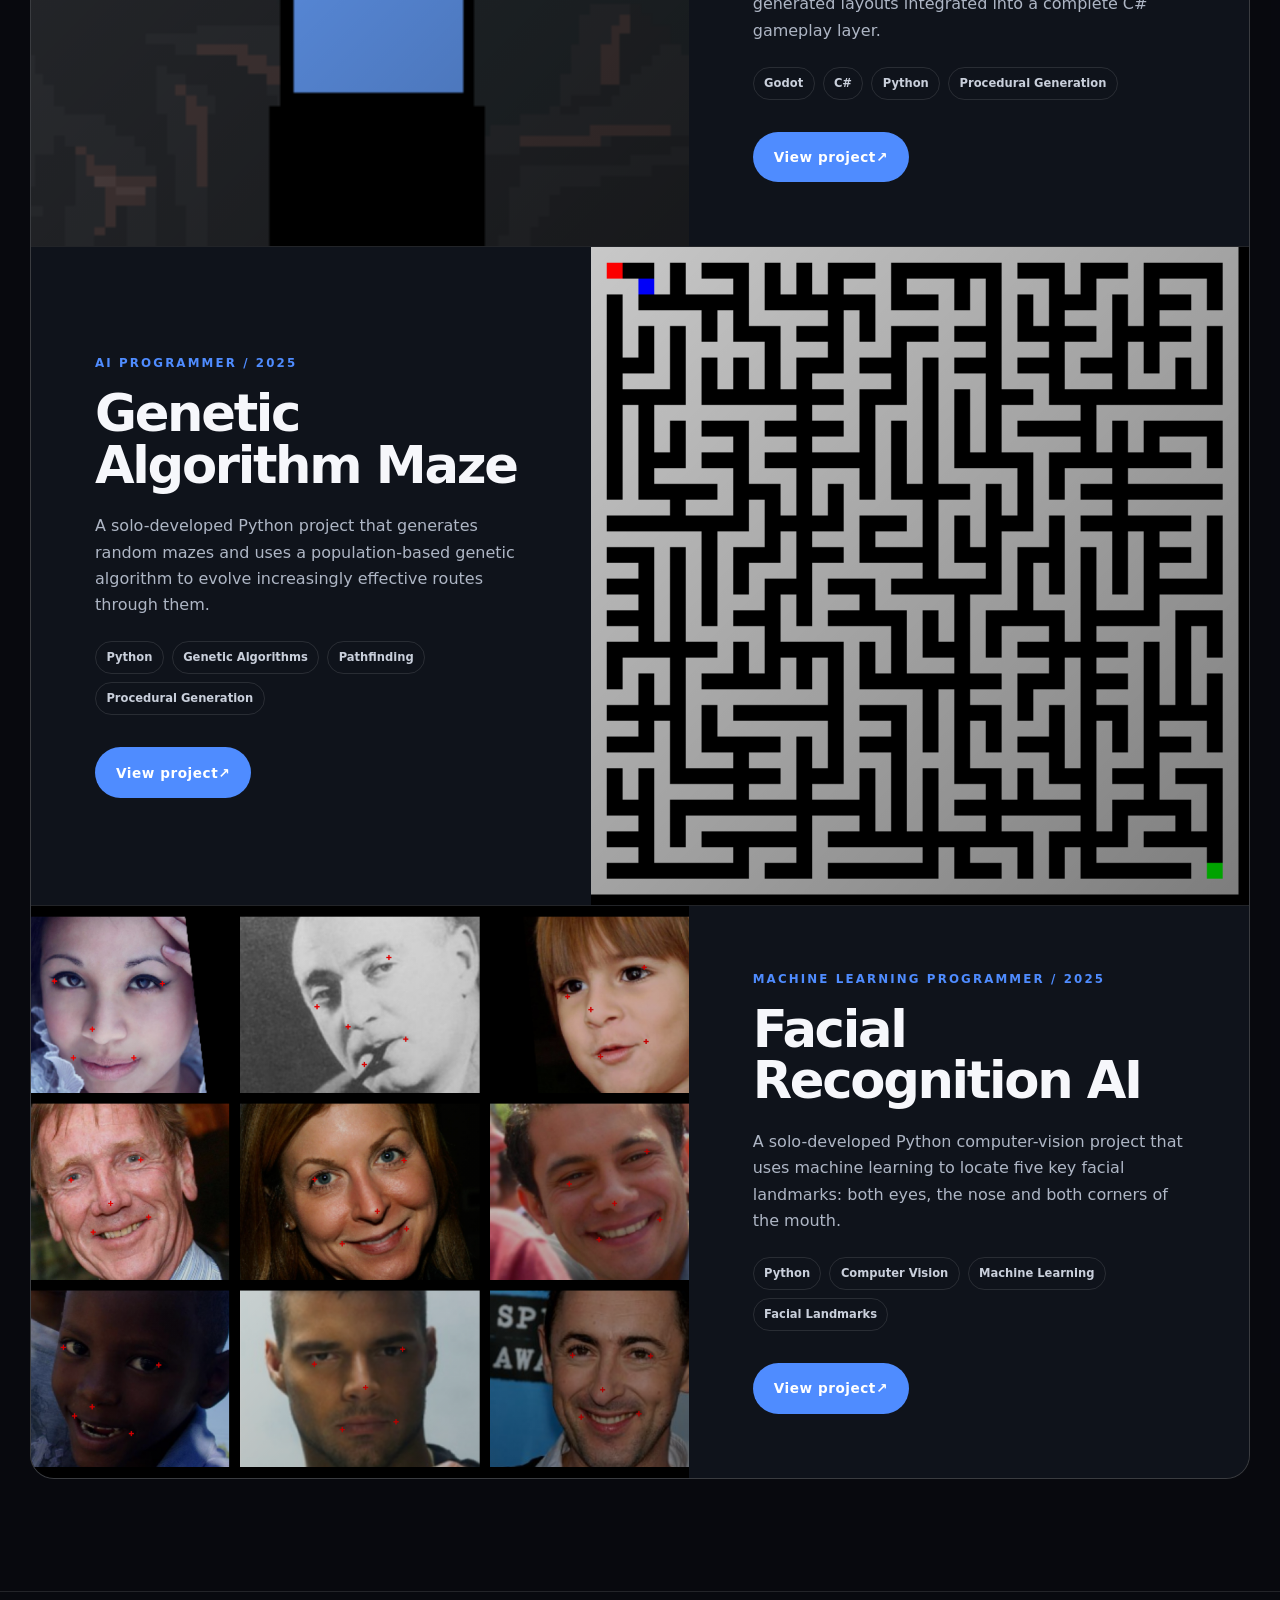
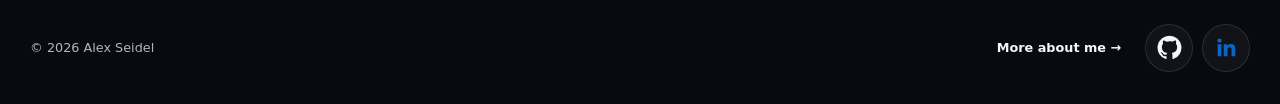
==== commit 78eeaa3e: "Add Umami analytics and tracking attributes Insert Umami analytics script (website id 9fc72a41-365e-" ====
--- a/index.html
+++ b/index.html
@@ -6,6 +6,7 @@
   <meta name="description" content="Game developer portfolio featuring professional games, personal games, and technical projects.">
   <title>Alex Seidel — Graduate Gameplay Programmer</title>
   <link rel="stylesheet" href="assets/css/styles.css">
+  <script defer src="https://cloud.umami.is/script.js" data-website-id="9fc72a41-365e-4e6b-a756-de2e1e01b698"></script>
 </head>
 <body class="home-projects-page">
   <a class="skip-link" href="#main">Skip to content</a>
@@ -45,14 +46,14 @@
               <span>Lead Gameplay Designer · BAFTA Member</span>
               <span>Managed me directly · July 2023</span>
             </div>
-            <a href="https://www.linkedin.com/in/alex-seidel-74ab45280/details/recommendations/" target="_blank" rel="noreferrer noopener">Read full recommendation on LinkedIn ↗</a>
+            <a href="https://www.linkedin.com/in/alex-seidel-74ab45280/details/recommendations/" data-umami-event="View LinkedIn recommendation" target="_blank" rel="noreferrer noopener">Read full recommendation on LinkedIn ↗</a>
           </div>
         </aside>
 
         <div class="button-row">
-          <a class="button button--primary" href="#projects">Explore projects</a>
-          <a class="button button--secondary" href="about/">About me</a>
-          <a class="button button--ghost" href="cv/">View CV</a>
+          <a class="button button--primary" href="#projects" data-umami-event="Explore projects">Explore projects</a>
+          <a class="button button--secondary" href="about/" data-umami-event="About page">About me</a>
+          <a class="button button--ghost" href="cv/" data-umami-event="View CV">View CV</a>
         </div>
       </div>
     </section>
--- a/assets/css/styles.css
+++ b/assets/css/styles.css
@@ -539,6 +539,11 @@
 .project-detail--themed .project-trailer__heading,
 .project-detail--themed .project-detail__video-caption,
 .project-detail--themed .project-detail__meta--video,
+.project-detail--themed .project-story__heading,
+.project-detail--themed .project-story__body,
+.project-detail--themed .project-reflection__heading,
+.project-detail--themed .project-reflection__body,
+.project-detail--themed .project-reflection__takeaway,
 .project-detail--themed .project-cta > div:first-child {
   text-shadow: 0 2px 20px rgba(0,0,0,.7);
 }
@@ -563,7 +568,7 @@
   grid-template-rows: auto auto auto;
   gap: 2.25rem clamp(2.75rem, 6vw, 5.5rem);
   padding-top: 3.25rem;
-  padding-bottom: 4.5rem;
+  padding-bottom: 2.5rem;
   align-items: center;
 }
 .project-detail__header--video .project-detail__back {
@@ -617,35 +622,247 @@
 .project-detail__video-caption a:hover { color: var(--accent); }
 .project-detail__meta--video {
   grid-column: 1 / -1;
-  grid-template-columns: repeat(auto-fit, minmax(150px, 1fr));
+  grid-template-columns: repeat(auto-fit, minmax(140px, 1fr));
   gap: 0;
-  margin-top: .5rem;
-  padding: 1.35rem 0;
+  margin-top: 0;
+  padding: .8rem 0;
   border-top: 1px solid var(--line);
   border-bottom: 1px solid var(--line);
 }
 .project-detail__meta--video div {
   display: block;
-  padding: 0 clamp(1.25rem, 3vw, 2.5rem);
+  padding: 0 clamp(.9rem, 2.2vw, 1.75rem);
 }
 .project-detail__meta--video div:first-child { padding-left: 0; }
 .project-detail__meta--video div + div { border-left: 1px solid var(--line); }
 .project-detail__meta--video span {
   display: block;
-  margin-bottom: .4rem;
+  margin-bottom: .22rem;
+  font-size: .68rem;
 }
 .project-detail__meta--video strong {
   display: block;
-  line-height: 1.45;
+  font-size: .86rem;
+  line-height: 1.35;
 }
 .section-shell { width: min(calc(100% - var(--page-gutter) - var(--page-gutter)), var(--max)); margin: 0 auto; padding: 6rem 0; }
 .section-shell--bordered { border-top: 1px solid var(--line); border-bottom: 1px solid var(--line); }
 .detail-grid { display: grid; grid-template-columns: minmax(0,.72fr) minmax(0,1.28fr); gap: clamp(3rem, 9vw, 9rem); }
+.section-shell--compact {
+  padding-top: 3.6rem;
+  padding-bottom: 3.6rem;
+}
+.detail-grid--compact {
+  grid-template-columns: minmax(240px,.58fr) minmax(0,1.42fr);
+  gap: clamp(2.25rem, 5vw, 5rem);
+  align-items: center;
+}
+.detail-grid--compact .detail-section-visual {
+  height: 165px;
+  min-height: 165px;
+  margin-top: 1.2rem;
+}
+.detail-grid--compact .detail-section-visual img {
+  height: 100%;
+  min-height: 0;
+}
+.detail-grid--compact .prose p:first-child {
+  font-size: 1.16rem;
+  line-height: 1.65;
+}
+.detail-grid--compact-features { align-items: start; }
+.detail-grid--compact-features .detail-section-visual {
+  height: 185px;
+  min-height: 185px;
+}
+
 .prose { color: var(--muted); font-size: 1.08rem; }
 .prose p:first-child { margin-top: 0; color: var(--text); font-size: 1.28rem; }
 .contribution-list { margin: 0; padding: 0; list-style: none; counter-reset: contribution; }
 .contribution-list li { position: relative; padding: 1.2rem 0 1.2rem 4.3rem; border-bottom: 1px solid var(--line); color: #d7dce7; counter-increment: contribution; }
 .contribution-list li::before { content: "0" counter(contribution); position: absolute; left: 0; color: var(--accent); font-size: .78rem; font-weight: 900; letter-spacing: .1em; }
+.project-story {
+  display: grid;
+  grid-template-columns: minmax(185px,.48fr) minmax(0,1.12fr) minmax(250px,.72fr);
+  gap: clamp(2rem, 4.5vw, 4.25rem);
+  align-items: start;
+  padding-top: 4.25rem;
+  padding-bottom: 4.25rem;
+}
+.project-story__heading h2 {
+  margin: 0;
+  font-size: clamp(2rem, 3.6vw, 3.5rem);
+  line-height: 1.02;
+  letter-spacing: -.04em;
+}
+.project-story__body {
+  color: #d7dce7;
+  font-size: 1rem;
+  line-height: 1.72;
+}
+.project-story__body p { margin: 0 0 1.05rem; }
+.project-story__body p:last-child { margin-bottom: 0; }
+.project-story--overview {
+  padding-top: 2.6rem;
+  padding-bottom: 3.6rem;
+  align-items: center;
+}
+.project-story__body--overview {
+  align-self: center;
+  color: var(--text);
+  font-size: 1.08rem;
+  line-height: 1.72;
+}
+.project-story__visual--overview {
+  height: 215px;
+}
+.project-story--features {
+  padding-top: 3.8rem;
+  padding-bottom: 3.8rem;
+  align-items: center;
+}
+.project-story__contributions {
+  align-self: center;
+}
+.project-story__visual--features {
+  height: 230px;
+}
+.project-story--features .contribution-list li {
+  padding-top: .65rem;
+  padding-bottom: .65rem;
+  border-bottom: 0;
+  line-height: 1.5;
+}
+.project-story--features .contribution-list li:first-child {
+  padding-top: .25rem;
+}
+.project-story--features .contribution-list li:last-child {
+  padding-bottom: .25rem;
+}
+
+.project-story__visual {
+  position: relative;
+  height: 250px;
+  margin: 0;
+  overflow: hidden;
+  border: 1px solid var(--line);
+  border-radius: calc(var(--radius) - 4px);
+  background: var(--bg-raised);
+  box-shadow: 0 18px 48px rgba(0,0,0,.24);
+}
+.project-story__visual::after {
+  content: "";
+  position: absolute;
+  inset: 0;
+  background: linear-gradient(0deg, rgba(5,7,12,.68), transparent 50%);
+  pointer-events: none;
+}
+.project-story__visual img {
+  width: 100%;
+  height: 100%;
+  object-fit: cover;
+}
+.project-story__visual figcaption {
+  position: absolute;
+  z-index: 1;
+  left: 1rem;
+  right: 1rem;
+  bottom: .85rem;
+  color: rgba(255,255,255,.92);
+  font-size: .68rem;
+  font-weight: 800;
+  letter-spacing: .05em;
+  text-transform: uppercase;
+}
+.project-story--columns .project-story__body {
+  display: grid;
+  grid-template-columns: repeat(2, minmax(0,1fr));
+  gap: 1.05rem 1.6rem;
+}
+.project-story--columns .project-story__body p { margin: 0; }
+.project-story--columns .project-story__body p:last-child {
+  grid-column: 1 / -1;
+  padding-top: 1rem;
+  border-top: 1px solid var(--line);
+  color: var(--text);
+}
+
+/* Reflection section: readable text widths, a single supporting visual,
+   and the final lesson promoted into a clear takeaway instead of a third,
+   awkward text column. */
+.project-reflection {
+  display: grid;
+  grid-template-columns: minmax(210px,.52fr) minmax(0,1.08fr) minmax(300px,.82fr);
+  grid-template-areas:
+    "heading body visual"
+    "heading takeaway takeaway";
+  gap: 1.2rem clamp(2.5rem, 4.5vw, 4.75rem);
+  align-items: start;
+  padding-top: 4.25rem;
+  padding-bottom: 4.25rem;
+}
+.project-reflection__heading { grid-area: heading; }
+.project-reflection__heading h2 {
+  margin: 0;
+  font-size: clamp(2.2rem, 3.8vw, 3.7rem);
+  line-height: 1.02;
+  letter-spacing: -.04em;
+}
+.project-reflection__body {
+  grid-area: body;
+  color: #d7dce7;
+  font-size: 1rem;
+  line-height: 1.72;
+}
+.project-reflection__body p {
+  margin: 0 0 1.2rem;
+}
+.project-reflection__body p:last-child { margin-bottom: 0; }
+.project-reflection__visual {
+  grid-area: visual;
+  position: relative;
+  height: 245px;
+  margin: 0;
+  overflow: hidden;
+  border: 1px solid var(--line);
+  border-radius: calc(var(--radius) - 4px);
+  background: var(--bg-raised);
+  box-shadow: 0 18px 48px rgba(0,0,0,.24);
+}
+.project-reflection__visual::after {
+  content: "";
+  position: absolute;
+  inset: 0;
+  background: linear-gradient(0deg, rgba(5,7,12,.70), transparent 48%);
+  pointer-events: none;
+}
+.project-reflection__visual img {
+  width: 100%;
+  height: 100%;
+  object-fit: cover;
+}
+.project-reflection__visual figcaption {
+  position: absolute;
+  z-index: 1;
+  left: 1rem;
+  right: 1rem;
+  bottom: .85rem;
+  color: rgba(255,255,255,.92);
+  font-size: .68rem;
+  font-weight: 800;
+  letter-spacing: .05em;
+  text-transform: uppercase;
+}
+.project-reflection__takeaway {
+  grid-area: takeaway;
+}
+.project-reflection__takeaway p {
+  margin: 0;
+  color: var(--text);
+  font-size: 1.02rem;
+  line-height: 1.68;
+}
+
 .project-cta { display: flex; align-items: end; justify-content: space-between; gap: 3rem; }
 
 .site-footer { border-top: 1px solid var(--line); }
@@ -726,8 +943,9 @@
   .project-detail__header--video {
     display: flex;
     flex-direction: column;
-    gap: 2rem;
+    gap: 1.65rem;
     padding-top: 2.5rem;
+    padding-bottom: 2.25rem;
   }
   .project-detail__header--video .project-detail__back {
     order: 0;
@@ -784,14 +1002,14 @@
   .about-facts { grid-template-columns: 1fr; }
   .project-detail__header { padding: 3rem 0 4rem; }
   .project-detail__meta div { grid-template-columns: 1fr; gap: .25rem; }
-  .project-detail__header--video { padding-top: 2rem; padding-bottom: 3.25rem; }
+  .project-detail__header--video { padding-top: 2rem; padding-bottom: 2.25rem; }
   .project-detail__intro--video h1 { font-size: clamp(3rem, 16vw, 4.6rem); }
   .project-detail__meta--video {
     grid-template-columns: 1fr;
-    padding: .35rem 0;
+    padding: .2rem 0;
   }
   .project-detail__meta--video div {
-    padding: 1rem 0;
+    padding: .7rem 0;
   }
   .project-detail__meta--video div + div {
     border-left: 0;
@@ -1016,6 +1234,19 @@
   background: var(--bg-raised);
 }
 .project-gallery__item--feature { grid-row: 1 / span 2; min-height: 516px; }
+.project-gallery--compact .project-gallery__heading { margin-bottom: 1.45rem; }
+.project-gallery--compact .project-gallery__grid {
+  grid-template-columns: repeat(3, minmax(0,1fr));
+  grid-template-rows: 215px;
+}
+.project-gallery--compact .project-gallery__item,
+.project-gallery--compact .project-gallery__item--feature {
+  grid-column: auto;
+  grid-row: auto;
+  min-height: 215px;
+}
+.project-gallery--compact .project-gallery__item figcaption { font-size: .78rem; }
+
 .project-gallery__item a { display: block; width: 100%; height: 100%; }
 .project-gallery__item a::after {
   content: "";
@@ -1053,6 +1284,51 @@
 .project-gallery__credit a:hover { color: var(--text); }
 
 @media (max-width: 1000px) {
+  .project-reflection {
+    grid-template-columns: minmax(0,1.12fr) minmax(260px,.88fr);
+    grid-template-areas:
+      "heading heading"
+      "body visual"
+      "takeaway takeaway";
+    gap: 1.2rem 2.25rem;
+  }
+  .project-reflection__visual { height: 260px; }
+
+  .project-story {
+    grid-template-columns: minmax(180px,.55fr) minmax(0,1.45fr);
+    gap: 2rem 3rem;
+  }
+  .project-story__visual {
+    grid-column: 1 / -1;
+    height: 290px;
+  }
+  .project-story--overview {
+    align-items: start;
+  }
+  .project-story--overview .project-story__visual--overview {
+    height: 230px;
+  }
+  .project-story--features {
+    align-items: start;
+  }
+  .project-story--features .project-story__visual--features {
+    height: 235px;
+  }
+  .project-story--columns .project-story__body { grid-template-columns: 1fr; }
+  .project-story--columns .project-story__body p:last-child { grid-column: auto; }
+
+  .project-gallery--compact .project-gallery__grid {
+    grid-template-columns: repeat(2, minmax(0,1fr));
+    grid-template-rows: repeat(2, 215px);
+  }
+  .project-gallery--compact .project-gallery__item:first-child { grid-column: 1 / -1; }
+
+  .detail-grid--compact .detail-section-visual,
+  .detail-grid--compact .detail-section-visual img {
+    height: 215px;
+    min-height: 215px;
+  }
+
   .about-scroll-indicator { right: 20px; }
   .project-gallery__grid {
     grid-template-columns: 1fr 1fr;
@@ -1062,6 +1338,54 @@
 }
 
 @media (max-width: 520px) {
+  .project-reflection {
+    grid-template-columns: 1fr;
+    grid-template-areas:
+      "heading"
+      "visual"
+      "body"
+      "takeaway";
+    gap: 1.2rem;
+    padding-top: 3.2rem;
+    padding-bottom: 3.2rem;
+  }
+  .project-reflection__visual { height: 220px; }
+  .section-shell--compact {
+    padding-top: 3rem;
+    padding-bottom: 3rem;
+  }
+  .project-story {
+    grid-template-columns: 1fr;
+    gap: 1.45rem;
+    padding-top: 3.2rem;
+    padding-bottom: 3.2rem;
+  }
+  .project-story__visual {
+    grid-column: auto;
+    height: 225px;
+  }
+  .project-story--overview {
+    padding-top: 2.4rem;
+    padding-bottom: 3rem;
+  }
+  .project-story--overview .project-story__visual--overview {
+    height: 210px;
+  }
+  .project-story--features {
+    padding-top: 3rem;
+    padding-bottom: 3rem;
+  }
+  .project-story--features .project-story__visual--features {
+    height: 210px;
+  }
+  .project-gallery--compact .project-gallery__grid {
+    grid-template-columns: 1fr;
+    grid-template-rows: none;
+  }
+  .project-gallery--compact .project-gallery__item:first-child { grid-column: auto; }
+  .project-gallery--compact .project-gallery__item,
+  .project-gallery--compact .project-gallery__item--feature { min-height: 220px; }
+
   .about-scroll-indicator {
     right: 14px;
     bottom: 14px;
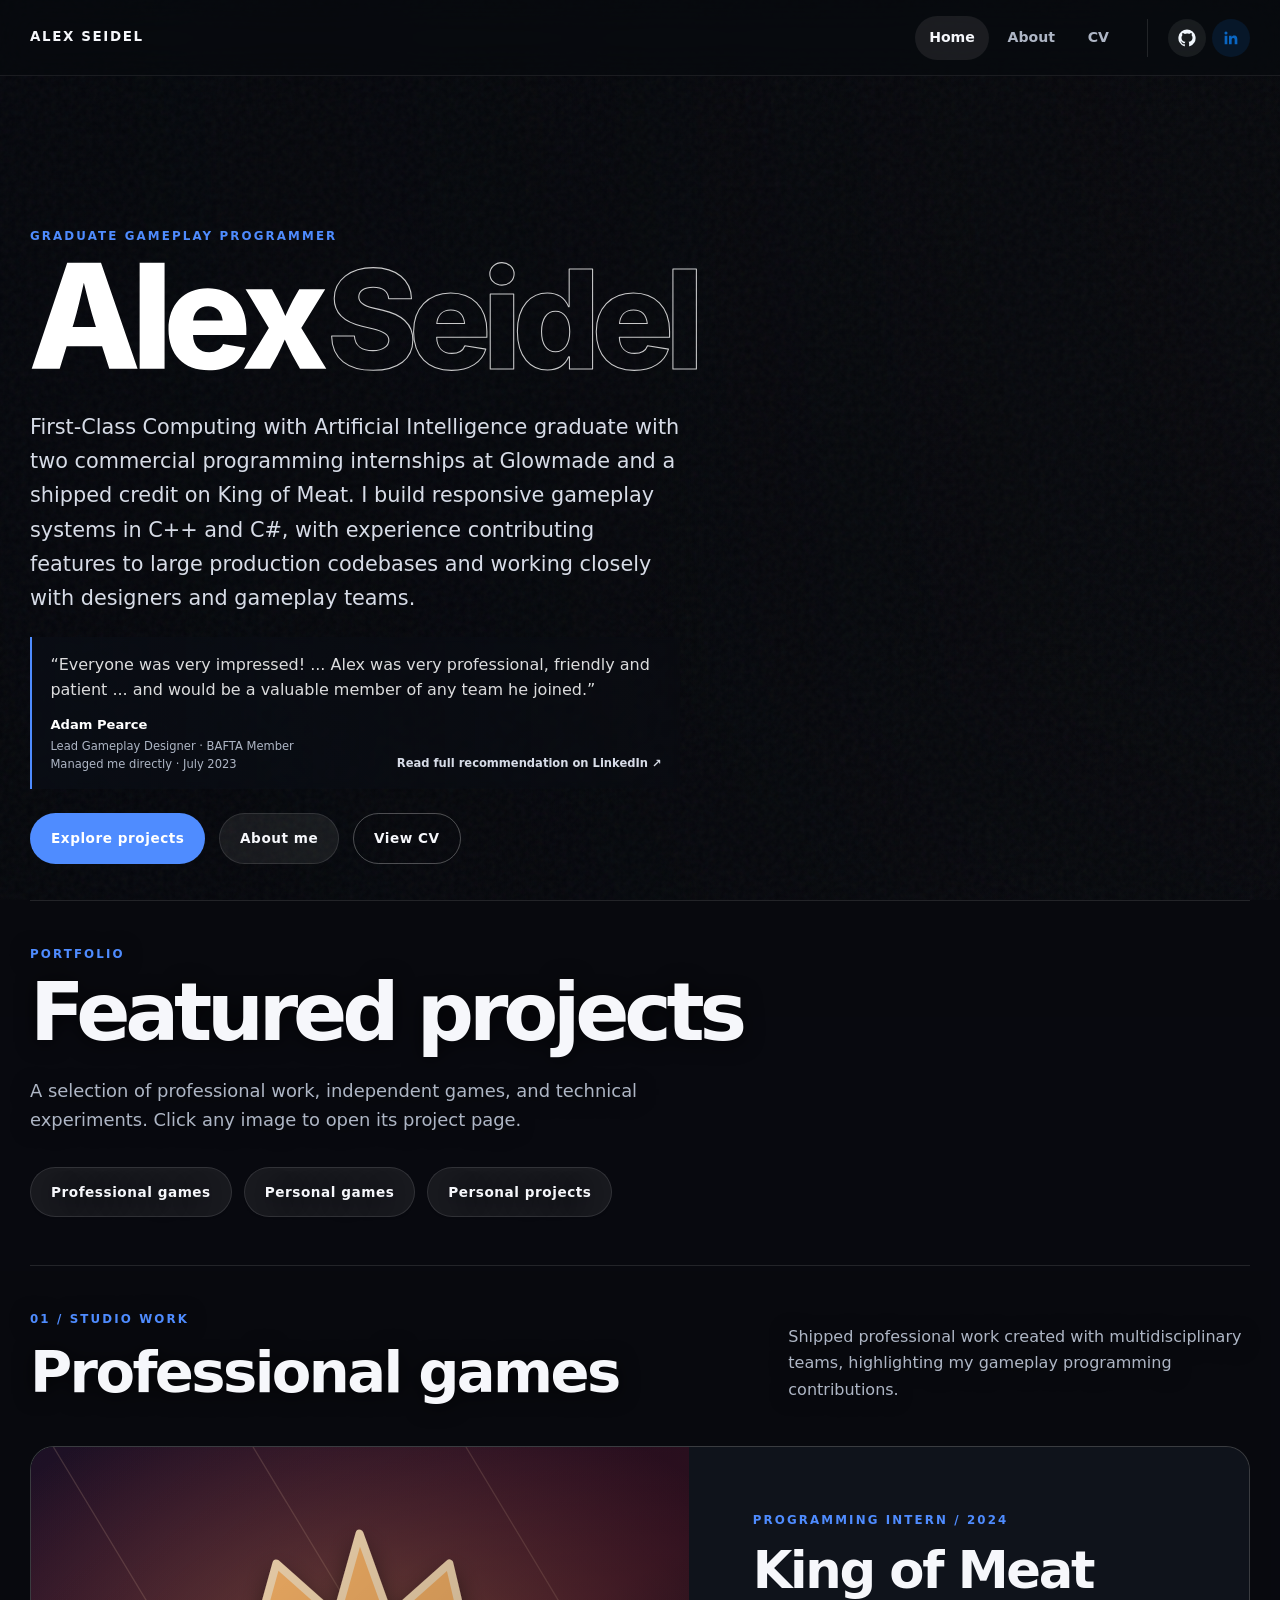
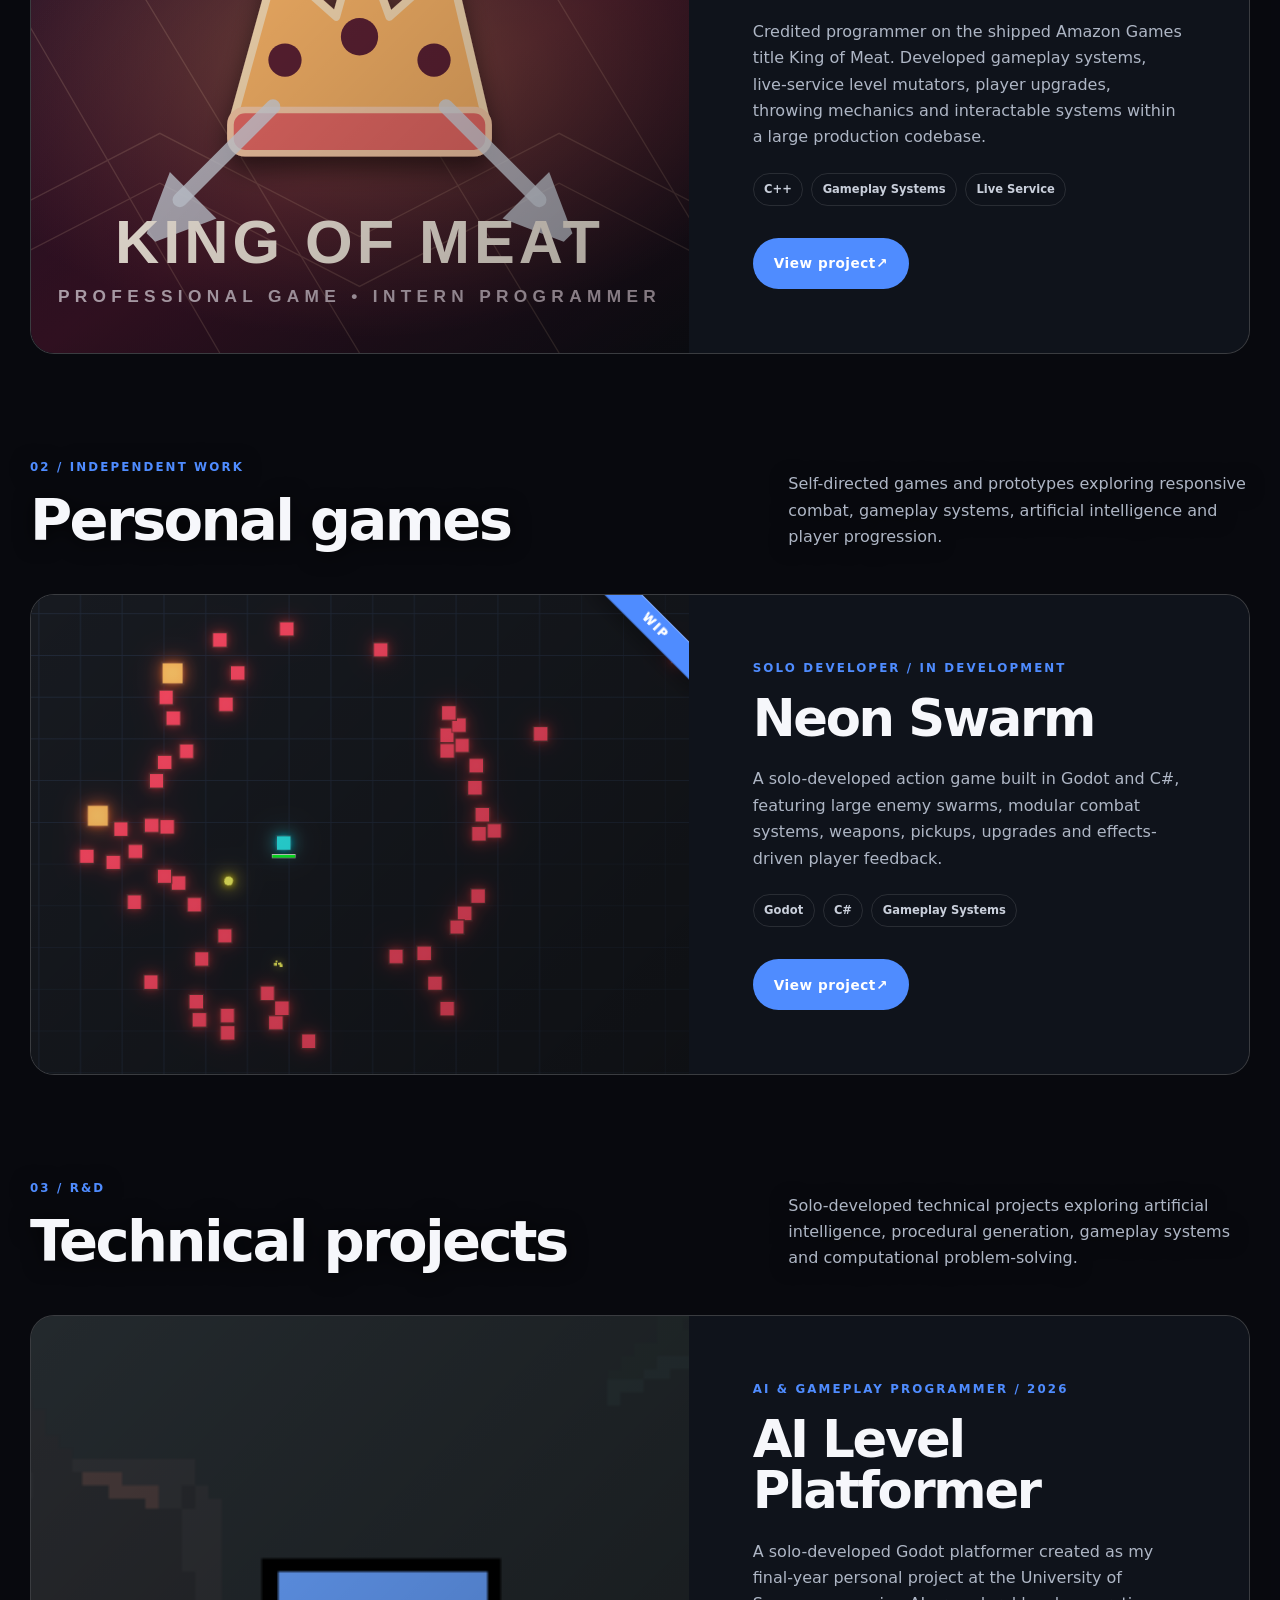
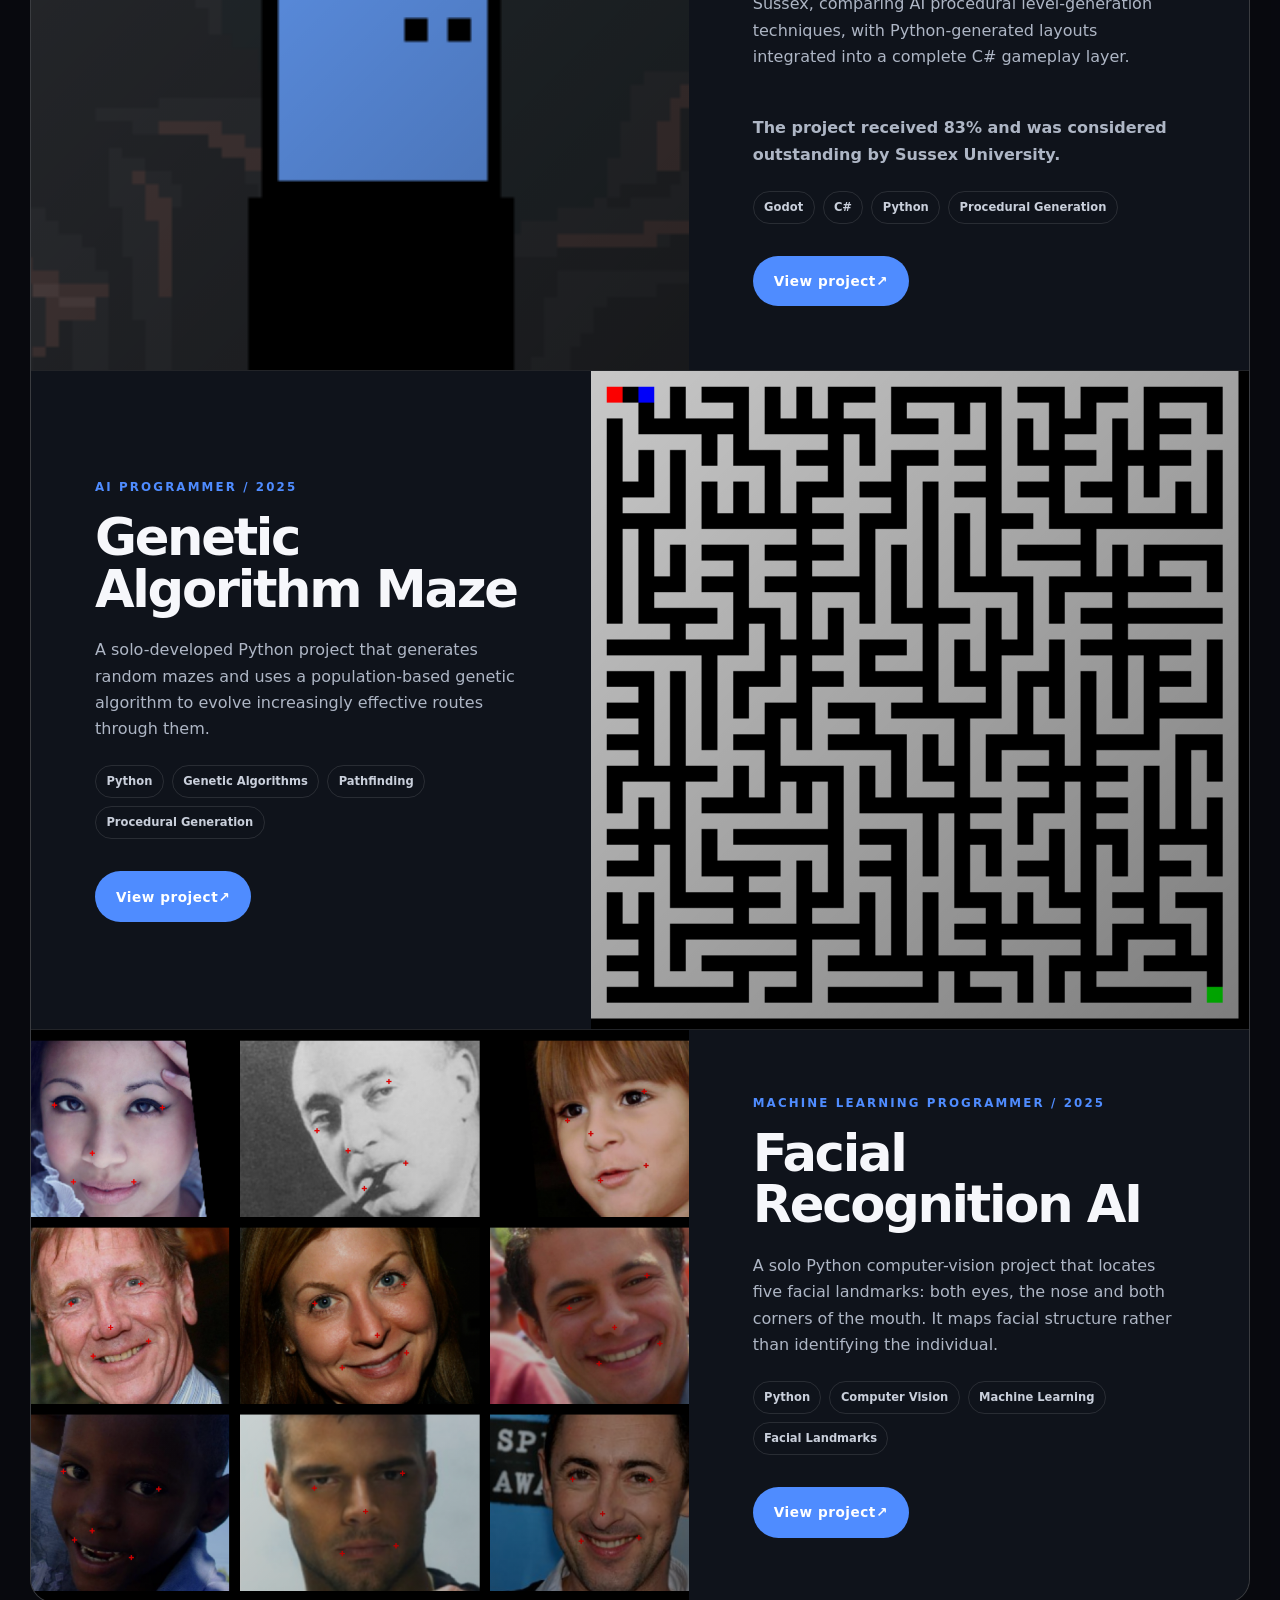
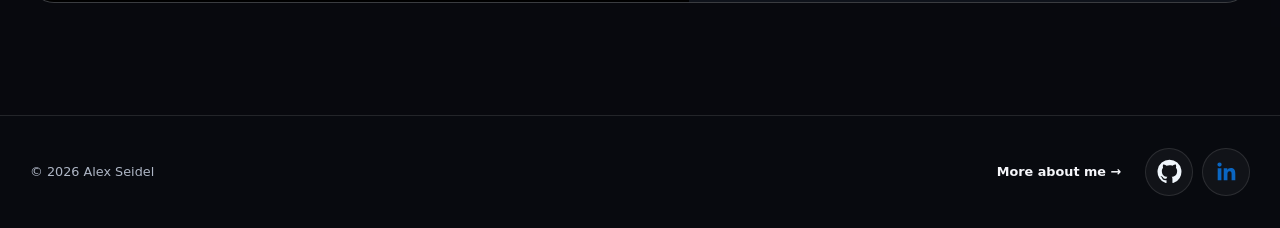
==== commit baced8e3: "Add site favicon and page polish This commit adds a custom PNG favicon and links it from the main pa" ====
--- a/index.html
+++ b/index.html
@@ -3,10 +3,11 @@
 <head>
   <meta charset="utf-8">
   <meta name="viewport" content="width=device-width, initial-scale=1">
+  <link rel="icon" type="image/png" href="favicon.png">
   <meta name="description" content="Game developer portfolio featuring professional games, personal games, and technical projects.">
-  <title>Alex Seidel — Graduate Gameplay Programmer</title>
+  <title>Alex Seidel</title>
   <link rel="stylesheet" href="assets/css/styles.css">
-  <script defer src="https://cloud.umami.is/script.js" data-website-id="9fc72a41-365e-4e6b-a756-de2e1e01b698"></script>
+  <script defer src="https://cloud.umami.is/script.js" data-website-id="9fc72a41-365e-4e6b-a756-de2e1e01b698" data-domains="flixiefloxam.github.io" data-exclude-hash="true"></script>
 </head>
 <body class="home-projects-page">
   <a class="skip-link" href="#main">Skip to content</a>
@@ -46,14 +47,14 @@
               <span>Lead Gameplay Designer · BAFTA Member</span>
               <span>Managed me directly · July 2023</span>
             </div>
-            <a href="https://www.linkedin.com/in/alex-seidel-74ab45280/details/recommendations/" data-umami-event="View LinkedIn recommendation" target="_blank" rel="noreferrer noopener">Read full recommendation on LinkedIn ↗</a>
+            <a href="https://www.linkedin.com/in/alex-seidel-74ab45280/details/recommendations/" target="_blank" rel="noreferrer noopener">Read full recommendation on LinkedIn ↗</a>
           </div>
         </aside>
 
         <div class="button-row">
-          <a class="button button--primary" href="#projects" data-umami-event="Explore projects">Explore projects</a>
-          <a class="button button--secondary" href="about/" data-umami-event="About page">About me</a>
-          <a class="button button--ghost" href="cv/" data-umami-event="View CV">View CV</a>
+          <a class="button button--primary" href="#projects">Explore projects</a>
+          <a class="button button--secondary" href="about/">About me</a>
+          <a class="button button--ghost" href="cv/">View CV</a>
         </div>
       </div>
     </section>
@@ -112,7 +113,8 @@
       </div>
     </div>
   </footer>
-  <script src="assets/js/project-data.js"></script>
+    <script src="assets/js/analytics.js"></script>
+<script src="assets/js/project-data.js"></script>
   <script src="assets/js/project-list.js"></script>
   <script src="assets/js/main.js"></script>
 </body>
--- a/assets/css/styles.css
+++ b/assets/css/styles.css
@@ -522,7 +522,16 @@
 .about-facts span { display: block; color: var(--muted); font-size: .72rem; font-weight: 750; letter-spacing: .1em; text-transform: uppercase; }
 .about-facts strong { display: block; margin-top: .25rem; font-size: .95rem; }
 
-.project-detail { padding-top: var(--header-height); }
+.project-detail {
+  --project-copy: var(--muted);
+  --project-copy-emphasis: var(--text);
+  --project-copy-size: 1rem;
+  --project-copy-line: 1.62;
+  --project-lead-size: 1.06rem;
+  --project-overview-size: 1.08rem;
+  --project-lede-size: 1.15rem;
+  padding-top: var(--header-height);
+}
 .project-detail--themed {
   background:
     linear-gradient(rgba(8,10,15,var(--project-page-overlay, .84)), rgba(8,10,15,var(--project-page-overlay, .84))),
@@ -549,16 +558,85 @@
 }
 .project-detail__header { width: min(calc(100% - var(--page-gutter) - var(--page-gutter)), var(--max)); margin: 0 auto; padding: 6rem 0; display: grid; grid-template-columns: minmax(0,.85fr) minmax(0,1.15fr); gap: 5rem; align-items: center; }
 .project-detail h1 { font-size: clamp(3.4rem, 7vw, 7rem); }
-.project-detail__lede { max-width: 600px; color: var(--muted); font-size: 1.15rem; }
+.project-detail__lede {
+  max-width: 600px;
+  color: var(--project-copy-emphasis);
+  font-size: var(--project-lede-size);
+  line-height: 1.6;
+}
 .project-cover { position: relative; overflow: hidden; border-radius: var(--radius); box-shadow: var(--shadow); }
 .project-detail__hero { display: block; width: 100%; aspect-ratio: 1.15; object-fit: cover; border-radius: 0; box-shadow: none; }
 .project-detail__hero--contain { object-fit: contain; background: rgba(255,255,255,.06); }
 .back-link { display: inline-block; margin-bottom: 3.5rem; color: var(--muted); font-weight: 750; text-decoration: none; }
 .back-link:hover { color: var(--accent); }
-.project-detail__meta { display: grid; gap: 1rem; margin-top: 2.5rem; padding-top: 1.6rem; border-top: 1px solid var(--line); }
-.project-detail__meta div { display: grid; grid-template-columns: 120px 1fr; gap: 1rem; }
-.project-detail__meta span { color: var(--muted); font-size: .75rem; font-weight: 800; letter-spacing: .1em; text-transform: uppercase; }
-.project-detail__meta strong { font-size: .92rem; }
+.project-detail__meta {
+  display: grid;
+  gap: .72rem;
+}
+.project-detail__meta--facts {
+  grid-column: 1 / -1;
+  grid-template-columns: repeat(var(--project-meta-count, 3), minmax(0, 1fr));
+  gap: 0;
+  width: 100%;
+  margin-top: .15rem;
+  padding: 0;
+  overflow: hidden;
+  border: 1px solid rgba(255,255,255,.09);
+  border-radius: 16px;
+  background:
+    linear-gradient(145deg, rgba(255,255,255,.05), rgba(255,255,255,.015)),
+    rgba(10,13,19,.58);
+  box-shadow: inset 0 1px 0 rgba(255,255,255,.035);
+  -webkit-backdrop-filter: blur(8px);
+  backdrop-filter: blur(8px);
+}
+.project-detail__meta--facts > div {
+  position: relative;
+  display: grid;
+  min-width: 0;
+  min-height: 96px;
+  grid-template-rows: auto minmax(0, 1fr);
+  row-gap: .46rem;
+  padding: 1rem 1.1rem 1.05rem;
+  overflow: hidden;
+}
+.project-detail__meta--facts > div + div {
+  border-left: 1px solid rgba(255,255,255,.075);
+}
+.project-detail__meta--facts span {
+  display: block;
+  min-height: 1em;
+  line-height: 1;
+  align-self: start;
+  color: var(--accent);
+  font-size: .64rem;
+  font-weight: 850;
+  letter-spacing: .115em;
+  text-transform: uppercase;
+}
+.project-detail__meta--facts strong {
+  display: flex;
+  align-items: center;
+  align-self: stretch;
+  overflow-wrap: anywhere;
+  color: var(--text);
+  font-size: .9rem;
+  line-height: 1.38;
+}
+
+/* Compact opening treatment shared by non-video project pages.
+   Mirrors the tighter hierarchy established on King of Meat without
+   changing the larger media-led composition. */
+.project-detail__header--compact {
+  padding-top: 3.75rem;
+  padding-bottom: 3rem;
+  gap: clamp(2.5rem, 5vw, 4.5rem);
+}
+.project-detail__header--compact .back-link { margin-bottom: 2rem; }
+.project-detail__header--compact .project-detail__lede { margin-bottom: 0; }
+.project-detail__header--compact .project-detail__meta--facts {
+  margin-top: 0;
+}
 
 /* Video-first project hero
    Projects with trailers replace the static cover in the opening viewport with
@@ -581,11 +659,61 @@
 }
 .project-detail__intro--video h1 {
   font-size: clamp(3.4rem, 6.5vw, 6.8rem);
-  margin-bottom: 1.35rem;
 }
 .project-detail__intro--video .project-detail__lede {
   margin-bottom: 0;
   max-width: 34rem;
+}
+.project-detail__lede--note {
+  margin-top: .75rem;
+  color: var(--accent);
+}
+.project-list__summary-note {
+  margin-top: .65rem;
+}
+.project-title-lockup {
+  position: relative;
+  width: 100%;
+}
+.project-title-lockup h1 {
+  margin-bottom: 1.35rem;
+}
+.project-title-lockup__publisher-logo {
+  display: block;
+  position: absolute;
+  right: .2rem;
+  bottom: 1.55rem;
+  width: clamp(74px, 6.2vw, 96px);
+  max-height: 44px;
+  object-fit: contain;
+  object-position: center;
+  filter: brightness(0) invert(1);
+}
+.project-meta__logo {
+  display: block;
+  align-self: center;
+  object-fit: contain;
+  object-position: left center;
+}
+.project-meta__logo--studio {
+  width: min(100%, 150px);
+  height: auto;
+  max-height: 42px;
+}
+.project-meta__logo--publisher {
+  width: min(100%, 108px);
+  max-height: 32px;
+  filter: brightness(0) invert(1);
+}
+.project-meta__technology-logos {
+  display: flex;
+  align-items: center;
+  align-self: stretch;
+  gap: .65rem;
+}
+.project-meta__logo--technology {
+  width: 34px;
+  height: 38px;
 }
 .project-detail__media--video {
   min-width: 0;
@@ -622,28 +750,7 @@
 .project-detail__video-caption a:hover { color: var(--accent); }
 .project-detail__meta--video {
   grid-column: 1 / -1;
-  grid-template-columns: repeat(auto-fit, minmax(140px, 1fr));
-  gap: 0;
   margin-top: 0;
-  padding: .8rem 0;
-  border-top: 1px solid var(--line);
-  border-bottom: 1px solid var(--line);
-}
-.project-detail__meta--video div {
-  display: block;
-  padding: 0 clamp(.9rem, 2.2vw, 1.75rem);
-}
-.project-detail__meta--video div:first-child { padding-left: 0; }
-.project-detail__meta--video div + div { border-left: 1px solid var(--line); }
-.project-detail__meta--video span {
-  display: block;
-  margin-bottom: .22rem;
-  font-size: .68rem;
-}
-.project-detail__meta--video strong {
-  display: block;
-  font-size: .86rem;
-  line-height: 1.35;
 }
 .section-shell { width: min(calc(100% - var(--page-gutter) - var(--page-gutter)), var(--max)); margin: 0 auto; padding: 6rem 0; }
 .section-shell--bordered { border-top: 1px solid var(--line); border-bottom: 1px solid var(--line); }
@@ -676,11 +783,50 @@
   min-height: 185px;
 }
 
-.prose { color: var(--muted); font-size: 1.08rem; }
-.prose p:first-child { margin-top: 0; color: var(--text); font-size: 1.28rem; }
-.contribution-list { margin: 0; padding: 0; list-style: none; counter-reset: contribution; }
-.contribution-list li { position: relative; padding: 1.2rem 0 1.2rem 4.3rem; border-bottom: 1px solid var(--line); color: #d7dce7; counter-increment: contribution; }
-.contribution-list li::before { content: "0" counter(contribution); position: absolute; left: 0; color: var(--accent); font-size: .78rem; font-weight: 900; letter-spacing: .1em; }
+.prose {
+  color: var(--project-copy);
+  font-size: var(--project-copy-size);
+  line-height: var(--project-copy-line);
+}
+.prose p:first-child {
+  margin-top: 0;
+  color: var(--project-copy-emphasis);
+  font-size: var(--project-overview-size);
+  line-height: 1.68;
+}
+.contribution-list,
+.story-point-list {
+  margin: 0;
+  padding: 0;
+  list-style: none;
+}
+.contribution-list li,
+.story-point-list li {
+  position: relative;
+  margin: 0;
+  padding: .5rem 0 .5rem 1.2rem;
+  color: var(--project-copy);
+  font-size: var(--project-copy-size);
+  line-height: var(--project-copy-line);
+}
+.contribution-list li::before,
+.story-point-list li::before {
+  content: "";
+  position: absolute;
+  top: 1.1rem;
+  left: 0;
+  width: 5px;
+  height: 5px;
+  border-radius: 50%;
+  background: var(--accent);
+}
+.contribution-list strong,
+.story-point-list strong {
+  color: var(--project-copy-emphasis);
+  font-size: var(--project-lead-size);
+  font-weight: 800;
+  line-height: 1.5;
+}
 .project-story {
   display: grid;
   grid-template-columns: minmax(185px,.48fr) minmax(0,1.12fr) minmax(250px,.72fr);
@@ -696,9 +842,9 @@
   letter-spacing: -.04em;
 }
 .project-story__body {
-  color: #d7dce7;
-  font-size: 1rem;
-  line-height: 1.72;
+  color: var(--project-copy);
+  font-size: var(--project-copy-size);
+  line-height: var(--project-copy-line);
 }
 .project-story__body p { margin: 0 0 1.05rem; }
 .project-story__body p:last-child { margin-bottom: 0; }
@@ -709,9 +855,9 @@
 }
 .project-story__body--overview {
   align-self: center;
-  color: var(--text);
-  font-size: 1.08rem;
-  line-height: 1.72;
+  color: var(--project-copy-emphasis);
+  font-size: var(--project-overview-size);
+  line-height: 1.68;
 }
 .project-story__visual--overview {
   height: 215px;
@@ -727,17 +873,31 @@
 .project-story__visual--features {
   height: 230px;
 }
-.project-story--features .contribution-list li {
-  padding-top: .65rem;
-  padding-bottom: .65rem;
-  border-bottom: 0;
-  line-height: 1.5;
-}
-.project-story--features .contribution-list li:first-child {
-  padding-top: .25rem;
-}
-.project-story--features .contribution-list li:last-child {
-  padding-bottom: .25rem;
+/* Most personal projects do not need a decorative image beside every section.
+   Collapse the unused third column so the heading and content use the available
+   width instead of leaving a large empty area. */
+.project-story--no-visual {
+  grid-template-columns: minmax(190px,.46fr) minmax(0,1.54fr);
+  gap: clamp(2rem, 4.5vw, 4.25rem);
+  padding-top: 3.15rem;
+  padding-bottom: 3.15rem;
+}
+.project-story--no-visual .project-story__body,
+.project-story--no-visual .project-story__contributions {
+  max-width: 850px;
+}
+.project-story--points {
+  align-items: start;
+}
+.story-point-list {
+  display: grid;
+  gap: 0;
+}
+.project-story--points.project-story--no-visual {
+  grid-template-columns: minmax(190px,.46fr) minmax(0,1.54fr);
+}
+.project-story--points.project-story--no-visual .story-point-list {
+  max-width: 900px;
 }
 
 .project-story__visual {
@@ -810,9 +970,9 @@
 }
 .project-reflection__body {
   grid-area: body;
-  color: #d7dce7;
-  font-size: 1rem;
-  line-height: 1.72;
+  color: var(--project-copy);
+  font-size: var(--project-copy-size);
+  line-height: var(--project-copy-line);
 }
 .project-reflection__body p {
   margin: 0 0 1.2rem;
@@ -858,12 +1018,16 @@
 }
 .project-reflection__takeaway p {
   margin: 0;
-  color: var(--text);
-  font-size: 1.02rem;
-  line-height: 1.68;
+  color: var(--project-copy);
+  font-size: var(--project-copy-size);
+  line-height: var(--project-copy-line);
 }
 
 .project-cta { display: flex; align-items: end; justify-content: space-between; gap: 3rem; }
+.project-cta--compact {
+  padding-top: 3.75rem;
+  padding-bottom: 3.75rem;
+}
 
 .site-footer { border-top: 1px solid var(--line); }
 .site-footer__inner { width: min(calc(100% - var(--page-gutter) - var(--page-gutter)), var(--max)); margin: 0 auto; padding: 2rem 0; display: flex; align-items: center; justify-content: space-between; gap: 2rem; color: var(--muted); font-size: .8rem; }
@@ -936,6 +1100,11 @@
   .about-layout { padding-top: calc(var(--header-height) + 4rem); }
   .about-portrait { max-width: 560px; }
   .project-detail__header { gap: 3rem; }
+  .project-detail__header--compact {
+    gap: 2.25rem;
+    padding-top: 3rem;
+    padding-bottom: 2.75rem;
+  }
   .project-detail__intro { order: 2; }
   .project-detail__hero { order: 1; }
   .back-link { margin-bottom: 2rem; }
@@ -960,15 +1129,57 @@
     order: 2;
     width: 100%;
   }
+  .project-detail__meta--facts {
+    grid-template-columns: repeat(3, minmax(0, 1fr));
+  }
+  .project-detail__meta--facts > div {
+    border-left: 0;
+  }
+  .project-detail__meta--facts > div:not(:nth-child(3n + 1)) {
+    border-left: 1px solid rgba(255,255,255,.075);
+  }
+  .project-detail__meta--facts > div:nth-child(n + 4) {
+    border-top: 1px solid rgba(255,255,255,.075);
+  }
+  .project-title-lockup__publisher-logo {
+    right: .15rem;
+    bottom: 1.45rem;
+    width: 88px;
+    max-height: 40px;
+  }
   .project-detail__header--video .project-detail__meta--video {
     order: 3;
     width: 100%;
-    grid-template-columns: repeat(3, minmax(0, 1fr));
+  }
+  .project-detail__header:not(.project-detail__header--video) .project-detail__meta--facts {
+    order: 3;
   }
   .project-cta { align-items: flex-start; flex-direction: column; }
 }
 
+@media (max-width: 720px) and (min-width: 521px) {
+  .project-detail__meta--facts {
+    grid-template-columns: repeat(2, minmax(0, 1fr));
+  }
+  .project-detail__meta--facts > div {
+    border-left: 0;
+    border-top: 0;
+  }
+  .project-detail__meta--facts > div:nth-child(even) {
+    border-left: 1px solid rgba(255,255,255,.075);
+  }
+  .project-detail__meta--facts > div:nth-child(n + 3) {
+    border-top: 1px solid rgba(255,255,255,.075);
+  }
+}
+
 @media (max-width: 520px) {
+  .project-detail {
+    --project-copy-size: .98rem;
+    --project-lead-size: 1.04rem;
+    --project-overview-size: 1.04rem;
+    --project-lede-size: 1.08rem;
+  }
   .hero-recommendation {
     margin-top: 1.05rem;
     padding: .85rem .9rem .9rem;
@@ -1001,19 +1212,48 @@
   .project-row__content { min-height: 0; padding: 2rem 1.4rem 2.4rem; }
   .about-facts { grid-template-columns: 1fr; }
   .project-detail__header { padding: 3rem 0 4rem; }
-  .project-detail__meta div { grid-template-columns: 1fr; gap: .25rem; }
+  .project-detail__header--compact {
+    padding-top: 2.25rem;
+    padding-bottom: 2.5rem;
+    gap: 1.75rem;
+  }
+  .project-detail__header--compact .back-link { margin-bottom: 1.4rem; }
+  .project-detail__header--compact .project-detail__meta--facts {
+    margin-top: 0;
+  }
   .project-detail__header--video { padding-top: 2rem; padding-bottom: 2.25rem; }
   .project-detail__intro--video h1 { font-size: clamp(3rem, 16vw, 4.6rem); }
-  .project-detail__meta--video {
+  .project-title-lockup__publisher-logo {
+    right: 0;
+    bottom: 1.35rem;
+    width: 70px;
+    max-height: 34px;
+  }
+  .project-detail__meta--facts {
     grid-template-columns: 1fr;
-    padding: .2rem 0;
-  }
-  .project-detail__meta--video div {
-    padding: .7rem 0;
-  }
-  .project-detail__meta--video div + div {
+    gap: 0;
+  }
+  .project-detail__meta--facts > div {
+    min-height: 80px;
+    padding: .88rem .98rem .92rem;
     border-left: 0;
-    border-top: 1px solid var(--line);
+    border-top: 0;
+  }
+  .project-detail__meta--facts > div + div {
+    border-left: 0;
+    border-top: 1px solid rgba(255,255,255,.075);
+  }
+  .project-meta__logo--studio {
+    width: min(100%, 138px);
+    max-height: 38px;
+  }
+  .project-meta__logo--publisher {
+    width: 96px;
+    max-height: 29px;
+  }
+  .project-meta__logo--technology {
+    width: 31px;
+    height: 35px;
   }
   .project-detail__video-caption {
     align-items: flex-start;
@@ -1021,6 +1261,10 @@
     gap: .35rem;
   }
   .section-shell { padding: 4rem 0; }
+  .project-cta--compact {
+    padding-top: 3rem;
+    padding-bottom: 3rem;
+  }
   .site-footer__inner { align-items: flex-start; flex-direction: column; gap: .75rem; }
   .site-footer__end { width: 100%; justify-content: space-between; flex-wrap: wrap; }
 }
@@ -1298,6 +1542,14 @@
     grid-template-columns: minmax(180px,.55fr) minmax(0,1.45fr);
     gap: 2rem 3rem;
   }
+  .project-story--no-visual {
+    grid-template-columns: minmax(180px,.55fr) minmax(0,1.45fr);
+    padding-top: 3rem;
+    padding-bottom: 3rem;
+  }
+  .project-story--points.project-story--no-visual {
+    grid-template-columns: minmax(180px,.55fr) minmax(0,1.45fr);
+  }
   .project-story__visual {
     grid-column: 1 / -1;
     height: 290px;
@@ -1360,6 +1612,31 @@
     padding-top: 3.2rem;
     padding-bottom: 3.2rem;
   }
+  .project-story--no-visual {
+    grid-template-columns: 1fr;
+    gap: 1.25rem;
+    padding-top: 2.75rem;
+    padding-bottom: 2.75rem;
+  }
+  .project-story--points.project-story--no-visual {
+    grid-template-columns: 1fr;
+  }
+  .contribution-list li,
+  .story-point-list li {
+    padding-top: .46rem;
+    padding-bottom: .46rem;
+    font-size: var(--project-copy-size);
+    line-height: var(--project-copy-line);
+  }
+  .contribution-list li::before,
+  .story-point-list li::before {
+    top: 1.02rem;
+  }
+  .project-story--features.project-story--no-visual .contribution-list li {
+    padding-left: 3.15rem;
+    padding-top: .42rem;
+    padding-bottom: .42rem;
+  }
   .project-story__visual {
     grid-column: auto;
     height: 225px;
